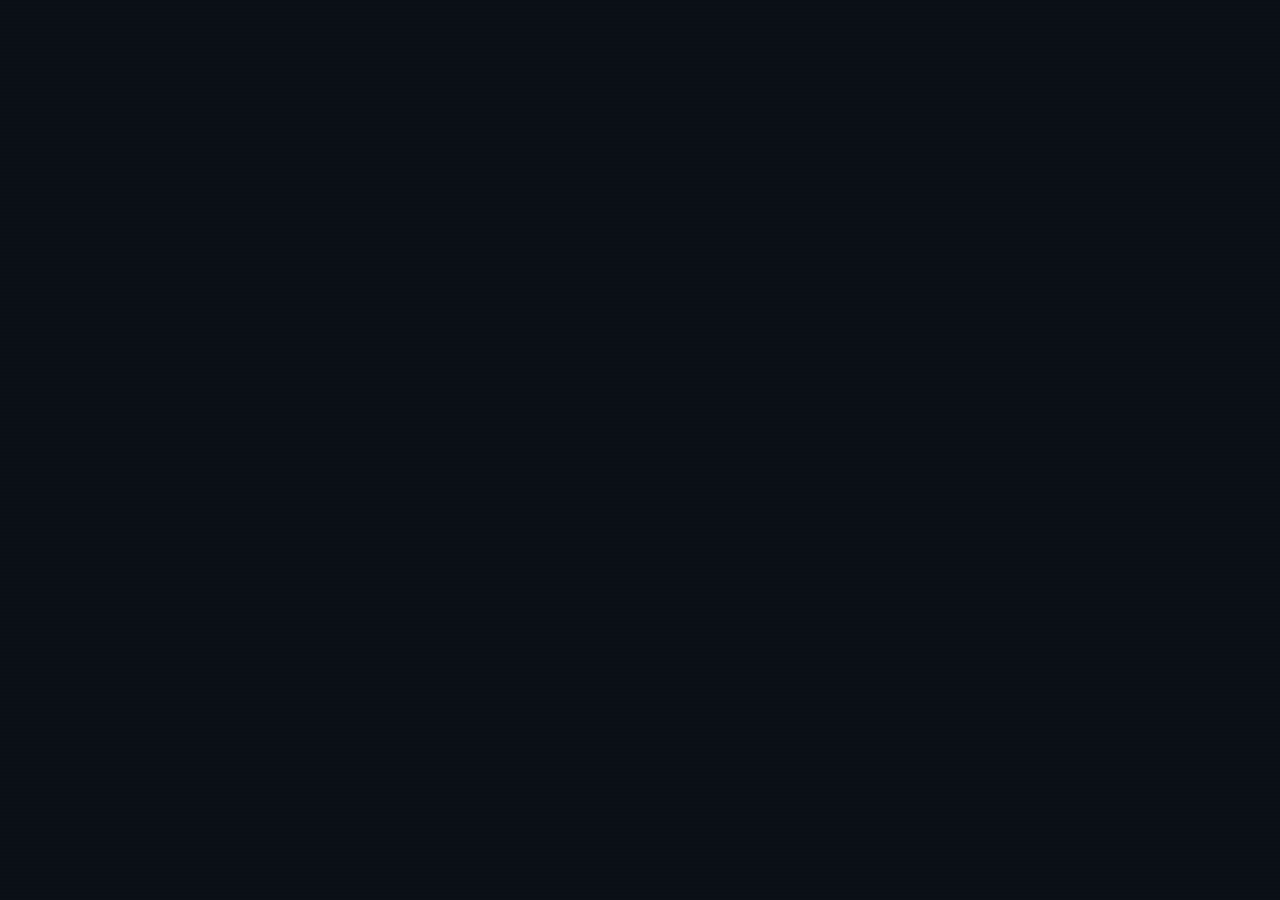
==== contacto.html @ 1ad09cee "[feat] Gallery now it's a portfolio" ====
<!DOCTYPE html>
<html lang="es">
<head>
    <meta charset="UTF-8">
    <meta name="viewport" content="width=device-width, initial-scale=1">
    <title>Contacto | YaRe</title>
    <meta name="description" content="Portafolio personal de Yared.">
    <link rel="stylesheet" href="css/style.css">
</head>
<body>

</body>
</html>
---- css/style.css ----
/* ==========================================================================
   BITÁCORA DE VUELO — galería de fotos de aviación
   Paleta: noche de cabina (azul acero/marino) + ámbar de instrumentos
   Tipografía: Space Grotesk (titulares) + IBM Plex Mono (datos/etiquetas)
   ========================================================================== */

:root{
  --bg-0: #0a0f16;
  --bg-1: #101823;
  --bg-2: #172231;
  --line: #26364a;
  --text-0: #eef2f6;
  --text-1: #aab8c7;
  --text-2: #6d8098;
  --amber: #ffb020;
  --amber-dim: #a3721a;
  --ok: #6fbf8b;

  --font-display: "Space Grotesk", "Segoe UI", system-ui, sans-serif;
  --font-mono: "IBM Plex Mono", "SFMono-Regular", Menlo, Consolas, monospace;

  --radius: 3px;
}

*{ box-sizing: border-box; }
html{ scroll-behavior: smooth; }

body{
  margin: 0;
  background: var(--bg-0);
  color: var(--text-0);
  font-family: var(--font-display);
  line-height: 1.5;
  -webkit-font-smoothing: antialiased;
}

a{ color: var(--amber); }

img{ max-width: 100%; display: block; }

.wrap{
  max-width: 1120px;
  margin: 0 auto;
  padding: 0 28px;
}

/* Textura fina de "cristal de cabina" en el fondo */
body::before{
  content: "";
  position: fixed;
  inset: 0;
  pointer-events: none;
  z-index: 0;
  background:
    repeating-linear-gradient(
      transparent, transparent 2px,
      rgba(255,255,255,0.008) 2px, rgba(255,255,255,0.008) 4px
    );
}

/* ---------- Encabezado / barra de estado tipo HUD ---------- */
.statusbar{
  position: sticky;
  top: 0;
  z-index: 20;
  background: rgba(10,15,22,0.9);
  backdrop-filter: blur(6px);
  border-bottom: 1px solid var(--line);
}
.statusbar .wrap{
  display: flex;
  align-items: center;
  justify-content: space-between;
  padding-top: 14px;
  padding-bottom: 14px;
  gap: 16px;
}
.statusbar .id{
  font-family: var(--font-mono);
  font-size: 13px;
  color: var(--amber);
  letter-spacing: 0.02em;
}
.statusbar nav{
  display: flex;
  gap: 22px;
  font-family: var(--font-mono);
  font-size: 13px;
}
.statusbar nav a{
  color: var(--text-1);
  text-decoration: none;
  border-bottom: 1px solid transparent;
  padding-bottom: 2px;
}
.statusbar nav a:hover{ color: var(--text-0); border-color: var(--amber-dim); }

/* ---------- Portada ---------- */
.hero{
  position: relative;
  padding: 96px 0 72px;
  border-bottom: 1px solid var(--line);
  overflow: hidden;
}
.hero::after{
  content: "";
  position: absolute;
  right: -10%;
  top: -20%;
  width: 620px;
  height: 620px;
  background: radial-gradient(circle, rgba(255,176,32,0.08), transparent 65%);
  pointer-events: none;
}
.hero .kicker{
  font-family: var(--font-mono);
  font-size: 13px;
  color: var(--amber);
  margin: 0 0 18px;
}
.hero h1{
  font-size: clamp(38px, 6vw, 64px);
  line-height: 1.05;
  margin: 0 0 22px;
  max-width: 15ch;
  font-weight: 600;
}
.hero p.lede{
  max-width: 58ch;
  color: var(--text-1);
  font-size: 18px;
  margin: 0 0 34px;
}
.hero .coords{
  display: flex;
  flex-wrap: wrap;
  gap: 28px;
  font-family: var(--font-mono);
  font-size: 13px;
  color: var(--text-2);
  border-top: 1px solid var(--line);
  padding-top: 22px;
}
.hero .coords strong{ color: var(--text-0); font-weight: 500; }

/* ---------- Secciones de tramo de vuelo ---------- */
.leg{
  padding: 64px 0 12px;
  border-bottom: 1px solid var(--line);
}
.leg-head{
  display: flex;
  align-items: baseline;
  justify-content: space-between;
  gap: 20px;
  margin-bottom: 30px;
  flex-wrap: wrap;
}
.leg-head .leg-name{
  font-size: 26px;
  font-weight: 600;
  margin: 0;
}
.leg-head .leg-meta{
  font-family: var(--font-mono);
  font-size: 13px;
  color: var(--text-2);
}
.leg-desc{
  color: var(--text-1);
  max-width: 62ch;
  margin: -14px 0 30px;
}

/* ---------- Rejilla de fotos ---------- */
.grid{
  display: grid;
  grid-template-columns: repeat(4, 1fr);
  gap: 14px;
  padding-bottom: 54px;
}
@media (max-width: 900px){
  .grid{ grid-template-columns: repeat(2, 1fr); }
}
@media (max-width: 520px){
  .grid{ grid-template-columns: 1fr; }
}

.frame{
  position: relative;
  border: 1px solid var(--line);
  background: var(--bg-1);
  border-radius: var(--radius);
  overflow: hidden;
  cursor: zoom-in;
  aspect-ratio: 4 / 3;
}
.frame img{
  width: 100%;
  height: 100%;
  object-fit: cover;
  transition: transform .35s ease;
}
.frame:hover img{ transform: scale(1.04); }

.frame .tag{
  position: absolute;
  left: 10px;
  top: 10px;
  font-family: var(--font-mono);
  font-size: 11px;
  color: var(--amber);
  background: rgba(10,15,22,0.72);
  padding: 3px 7px;
  border: 1px solid rgba(255,176,32,0.35);
  border-radius: 2px;
  letter-spacing: 0.02em;
}
.frame .cap{
  position: absolute;
  left: 0; right: 0; bottom: 0;
  padding: 10px 12px;
  font-size: 13px;
  color: var(--text-0);
  background: linear-gradient(to top, rgba(6,9,13,0.92), transparent);
}

/* Marcador para huecos sin imagen todavía (antes de que subas tus fotos) */
.frame .placeholder{ display: none; }
.frame.is-empty{ cursor: default; }
.frame.is-empty img{ display: none; }
.frame.is-empty .placeholder{
  position: absolute;
  inset: 0;
  display: flex;
  flex-direction: column;
  align-items: center;
  justify-content: center;
  gap: 8px;
  color: var(--text-2);
  background:
    repeating-linear-gradient(45deg, var(--bg-1), var(--bg-1) 10px, var(--bg-2) 10px, var(--bg-2) 20px);
}
.frame.is-empty .placeholder svg{ width: 26px; height: 26px; opacity: .6; }
.frame.is-empty .placeholder span{
  font-family: var(--font-mono);
  font-size: 11px;
  text-align: center;
  padding: 0 10px;
}

/* ---------- Bitácora / experiencia (plantilla para el foro) ---------- */
.log{
  padding: 64px 0 90px;
}
.log h2{
  font-size: 26px;
  margin: 0 0 18px;
  font-weight: 600;
}
.log .card{
  background: var(--bg-1);
  border: 1px solid var(--line);
  border-radius: var(--radius);
  padding: 26px 28px;
  color: var(--text-1);
  max-width: 74ch;
}
.log .card p{ margin: 0 0 14px; }
.log .card p:last-child{ margin-bottom: 0; }
.log .card strong{ color: var(--text-0); }

/* ---------- Pie ---------- */
footer{
  padding: 30px 0 50px;
  font-family: var(--font-mono);
  font-size: 12px;
  color: var(--text-2);
}

/* ---------- Visor (lightbox) ---------- */
.viewer{
  position: fixed;
  inset: 0;
  z-index: 50;
  background: rgba(6,9,13,0.94);
  display: none;
  align-items: center;
  justify-content: center;
  padding: 40px;
}
.viewer.open{ display: flex; }
.viewer figure{
  margin: 0;
  max-width: min(1000px, 90vw);
}
.viewer img{
  max-height: 78vh;
  margin: 0 auto;
  border: 1px solid var(--line);
}
.viewer figcaption{
  font-family: var(--font-mono);
  font-size: 13px;
  color: var(--text-1);
  margin-top: 14px;
  display: flex;
  justify-content: space-between;
  gap: 12px;
}
.viewer figcaption .tag{ color: var(--amber); }
.viewer .close,
.viewer .nav{
  position: absolute;
  background: none;
  border: 1px solid var(--line);
  color: var(--text-0);
  font-family: var(--font-mono);
  cursor: pointer;
  border-radius: 2px;
}
.viewer .close{ top: 24px; right: 28px; padding: 8px 12px; }
.viewer .close:hover{ border-color: var(--amber-dim); }
.viewer .nav{ top: 50%; transform: translateY(-50%); padding: 14px 10px; font-size: 18px; }
.viewer .nav.prev{ left: 24px; }
.viewer .nav.next{ right: 24px; }
.viewer .nav:hover{ border-color: var(--amber-dim); }

@media (prefers-reduced-motion: reduce){
  .frame img{ transition: none; }
  html{ scroll-behavior: auto; }
}

:focus-visible{
  outline: 2px solid var(--amber);
  outline-offset: 2px;
}
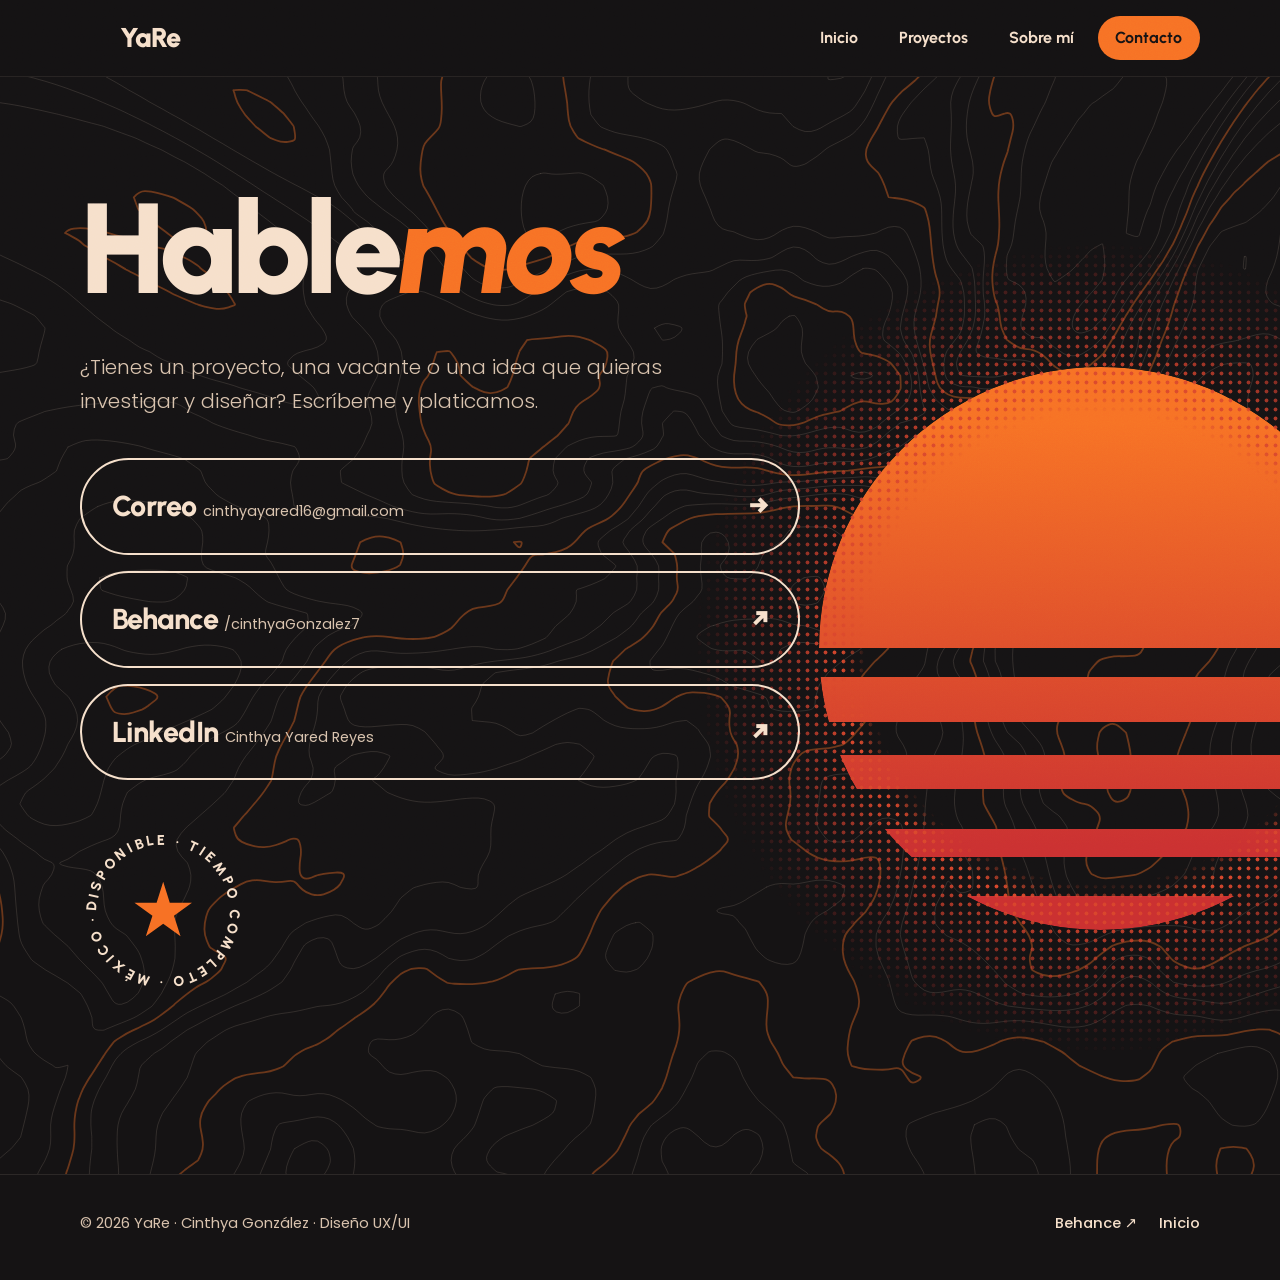
==== commit fd56e1ce: "[feat] Gallery now it's a portfolio for Cinthya!" ====
--- a/contacto.html
+++ b/contacto.html
@@ -1,13 +1,87 @@
 <!DOCTYPE html>
 <html lang="es">
 <head>
-    <meta charset="UTF-8">
-    <meta name="viewport" content="width=device-width, initial-scale=1">
-    <title>Contacto | YaRe</title>
-    <meta name="description" content="Portafolio personal de Yared.">
-    <link rel="stylesheet" href="css/style.css">
+<meta charset="UTF-8">
+<meta name="viewport" content="width=device-width, initial-scale=1">
+<title>Contacto | YaRe</title>
+<meta name="description" content="Contacta a Cinthya González (YaRe), diseñadora UX/UI y UX Researcher en México.">
+<meta name="theme-color" content="#151314">
+<link rel="icon" href="assets/img/favicon.svg" type="image/svg+xml">
+<link rel="preload" href="css/fonts/Poppins-Regular.ttf" as="font" type="font/ttf" crossorigin>
+<link rel="preload" href="css/fonts/Urbanist-VariableFont_wght.ttf" as="font" type="font/ttf" crossorigin><link rel="stylesheet" href="css/style.css">
+<link rel="stylesheet" href="css/style.css">
+<script>document.documentElement.classList.add("js");</script>
+<script src="js/main.js" defer></script>
+<script src="js/contours.js" defer></script>
 </head>
 <body>
+<a class="skip" href="#main">Saltar al contenido</a>
 
+<header class="site-header">
+    <div class="wrap header-inner">
+        <a class="logo" href="index.html" aria-label="YaRe, inicio"><span class="logo-mark" aria-hidden="true"></span>YaRe</a>
+        <button class="nav-toggle" type="button" aria-expanded="false" aria-controls="main-nav">
+            <span class="sr-only">Menú</span><span class="bars" aria-hidden="true"></span>
+        </button>
+        <nav class="main-nav" id="main-nav" aria-label="Principal">
+            <ul>
+                <li><a href="index.html">Inicio</a></li>
+                <li><a href="proyectos.html">Proyectos</a></li>
+                <li><a href="sobre-mi.html">Sobre mí</a></li>
+                <li><a href="contacto.html" aria-current="page">Contacto</a></li>
+            </ul>
+        </nav>
+    </div>
+</header>
+
+<main id="main">
+    <section class="hero">
+        <svg class="contours" data-contours data-seed="42" aria-hidden="true"></svg>
+        <div class="sun" aria-hidden="true"><div class="halo stipple"></div></div>
+        <div class="wrap hero-inner">
+            <h1 class="display">Hable<span class="accent">mos</span></h1>
+            <p class="lede">¿Tienes un proyecto, una vacante o una idea que quieras investigar y diseñar? Escríbeme y platicamos.</p>
+
+            <ul class="contact-list">
+                <li>
+                    <a href="mailto:cinthyayared16@gmail.com">
+                        <span>Correo <small>cinthyayared16@gmail.com</small></span>
+                        <span aria-hidden="true">→</span>
+                    </a>
+                </li>
+                <li>
+                    <a href="https://www.behance.net/cinthyaGonzalez7" target="_blank" rel="noopener">
+                        <span>Behance <small>/cinthyaGonzalez7</small><span class="sr-only"> (se abre en una pestaña nueva)</span></span>
+                        <span aria-hidden="true">↗</span>
+                    </a>
+                </li>
+                <li>
+                    <a href="https://mx.linkedin.com/in/cinthya-yared-reyes-uxui" target="_blank" rel="noopener">
+                        <span>LinkedIn <small>Cinthya Yared Reyes</small><span class="sr-only"> (se abre en una pestaña nueva)</span></span>
+                        <span aria-hidden="true">↗</span>
+                    </a>
+                </li>
+            </ul>
+
+            <div class="badge contact-badge" role="img" aria-label="Disponible para tiempo completo">
+                <svg viewBox="0 0 200 200" aria-hidden="true" focusable="false">
+                    <defs><path id="badge-circle" d="M100,100 m-80,0 a80,80 0 1,1 160,0 a80,80 0 1,1 -160,0"/></defs>
+                    <text><textPath href="#badge-circle" textLength="495" lengthAdjust="spacing">Disponible · Tiempo completo · México · </textPath></text>
+                </svg>
+                <span class="badge-core" aria-hidden="true"></span>
+            </div>
+        </div>
+    </section>
+</main>
+
+<footer class="site-footer">
+    <div class="wrap footer-inner">
+        <p>© <span data-year>2026</span> YaRe · Cinthya González · Diseño UX/UI</p>
+        <ul class="footer-links">
+            <li><a href="https://www.behance.net/cinthyaGonzalez7" target="_blank" rel="noopener">Behance ↗<span class="sr-only"> (se abre en una pestaña nueva)</span></a></li>
+            <li><a href="index.html">Inicio</a></li>
+        </ul>
+    </div>
+</footer>
 </body>
-</html>+</html>
--- a/css/style.css
+++ b/css/style.css
@@ -1,337 +1,1177 @@
-/* ==========================================================================
-   BITÁCORA DE VUELO — galería de fotos de aviación
-   Paleta: noche de cabina (azul acero/marino) + ámbar de instrumentos
-   Tipografía: Space Grotesk (titulares) + IBM Plex Mono (datos/etiquetas)
-   ========================================================================== */
+/* ---------- Poppins ---------- */
+@font-face {
+  font-family: "Poppins";
+  src: url("fonts/Poppins-Light.ttf") format("truetype");
+  font-weight: 300;
+  font-style: normal;
+  font-display: swap;
+}
+@font-face {
+  font-family: "Poppins";
+  src: url("fonts/Poppins-Regular.ttf") format("truetype");
+  font-weight: 400;
+  font-style: normal;
+  font-display: swap;
+}
+@font-face {
+  font-family: "Poppins";
+  src: url("fonts/Poppins-Italic.ttf") format("truetype");
+  font-weight: 400;
+  font-style: italic;
+  font-display: swap;
+}
+@font-face {
+  font-family: "Poppins";
+  src: url("fonts/Poppins-Medium.ttf") format("truetype");
+  font-weight: 500;
+  font-style: normal;
+  font-display: swap;
+}
+@font-face {
+  font-family: "Poppins";
+  src: url("fonts/Poppins-SemiBold.ttf") format("truetype");
+  font-weight: 600;
+  font-style: normal;
+  font-display: swap;
+}
+
+/* ---------- Urbanist ---------- */
+@font-face {
+  font-family: "Urbanist";
+  src: url("fonts/Urbanist-VariableFont_wght.ttf") format("truetype");
+  font-weight: 100 900;
+  font-style: normal;
+  font-display: swap;
+}
+@font-face {
+  font-family: "Urbanist";
+  src: url("fonts/Urbanist-Italic-VariableFont_wght.ttf") format("truetype");
+  font-weight: 100 900;
+  font-style: italic;
+  font-display: swap;
+}
 
 :root{
-  --bg-0: #0a0f16;
-  --bg-1: #101823;
-  --bg-2: #172231;
-  --line: #26364a;
-  --text-0: #eef2f6;
-  --text-1: #aab8c7;
-  --text-2: #6d8098;
-  --amber: #ffb020;
-  --amber-dim: #a3721a;
-  --ok: #6fbf8b;
-
-  --font-display: "Space Grotesk", "Segoe UI", system-ui, sans-serif;
-  --font-mono: "IBM Plex Mono", "SFMono-Regular", Menlo, Consolas, monospace;
-
-  --radius: 3px;
-}
-
-*{ box-sizing: border-box; }
-html{ scroll-behavior: smooth; }
+  --ink: #151314;
+  --ink-2: #1e1a1a;
+  --cream: #f6e0cb;
+  --cream-soft: #d9c3ae;
+  --orange: #f77225;
+  --red: #cb3131;
+  --brown: #51220e;
+
+  --font-display: "Urbanist", "Segoe UI", system-ui, sans-serif;
+  --font-body: "Poppins", "Segoe UI", system-ui, sans-serif;
+
+  --radius-lg: 32px;
+  --radius-md: 22px;
+  --radius-pill: 999px;
+
+  --wrap: 1200px;
+  --gutter: clamp(20px, 4vw, 40px);
+  --header-h: 76px;
+
+  --ease-groovy: cubic-bezier(.34, 1.56, .64, 1);
+}
+
+/* ---------- Base ---------- */
+*,
+*::before,
+*::after{ box-sizing: border-box; }
+
+html{
+  scroll-behavior: smooth;
+  scroll-padding-top: calc(var(--header-h) + 16px);
+}
 
 body{
   margin: 0;
-  background: var(--bg-0);
-  color: var(--text-0);
-  font-family: var(--font-display);
-  line-height: 1.5;
+  background: var(--ink);
+  color: var(--cream);
+  font-family: var(--font-body), sans-serif;
+  font-size: clamp(16px, 1.05vw, 17px);
+  line-height: 1.7;
   -webkit-font-smoothing: antialiased;
-}
-
-a{ color: var(--amber); }
-
-img{ max-width: 100%; display: block; }
-
-.wrap{
-  max-width: 1120px;
-  margin: 0 auto;
-  padding: 0 28px;
-}
-
-/* Textura fina de "cristal de cabina" en el fondo */
-body::before{
+  overflow-x: hidden;
+}
+
+/* Grano fino tipo impresión */
+body::after{
   content: "";
   position: fixed;
   inset: 0;
+  z-index: 100;
   pointer-events: none;
-  z-index: 0;
-  background:
-    repeating-linear-gradient(
-      transparent, transparent 2px,
-      rgba(255,255,255,0.008) 2px, rgba(255,255,255,0.008) 4px
-    );
-}
-
-/* ---------- Encabezado / barra de estado tipo HUD ---------- */
-.statusbar{
+  opacity: .07;
+  mix-blend-mode: overlay;
+  background-image: url("data:image/svg+xml,%3Csvg xmlns='http://www.w3.org/2000/svg' width='160' height='160'%3E%3Cfilter id='n'%3E%3CfeTurbulence type='fractalNoise' baseFrequency='.85' numOctaves='3' stitchTiles='stitch'/%3E%3C/filter%3E%3Crect width='100%25' height='100%25' filter='url(%23n)'/%3E%3C/svg%3E");
+}
+
+img{ max-width: 100%; display: block; }
+
+a{ color: var(--orange); text-underline-offset: .2em; }
+
+h1, h2, h3, h4{
+  font-family: var(--font-display), sans-serif;
+  line-height: 1.05;
+  margin: 0 0 .5em;
+  letter-spacing: -0.02em;
+}
+
+p{ margin: 0 0 1.1em; }
+
+::selection{ background: var(--orange); color: var(--ink); }
+
+:focus-visible{
+  outline: 3px solid var(--orange);
+  outline-offset: 3px;
+  border-radius: 6px;
+}
+
+.wrap{
+  width: 100%;
+  max-width: var(--wrap);
+  margin: 0 auto;
+  padding: 0 var(--gutter);
+}
+
+.sr-only{
+  position: absolute;
+  width: 1px; height: 1px;
+  padding: 0; margin: -1px;
+  overflow: hidden;
+  clip: rect(0 0 0 0);
+  white-space: nowrap;
+  border: 0;
+}
+
+.skip{
+  position: absolute;
+  left: 16px; top: -100px;
+  z-index: 200;
+  background: var(--orange);
+  color: var(--ink);
+  padding: 10px 18px;
+  border-radius: var(--radius-pill);
+  font-weight: 600;
+  text-decoration: none;
+}
+.skip:focus{ top: 12px; }
+
+/* ---------- Tipografía utilitaria ---------- */
+.eyebrow{
+  display: inline-flex;
+  align-items: center;
+  gap: .6em;
+  font-family: var(--font-display), sans-serif;
+  font-weight: 700;
+  font-size: .85rem;
+  letter-spacing: .14em;
+  text-transform: uppercase;
+  color: var(--orange);
+  margin: 0 0 1.2rem;
+}
+.eyebrow::before{
+  content: "";
+  width: 2.2em;
+  height: 2px;
+  background: currentColor;
+  border-radius: 2px;
+}
+
+.display{
+  font-weight: 900;
+  font-size: clamp(3.1rem, 10vw, 8.4rem);
+  line-height: .88;
+  letter-spacing: -0.045em;
+  margin: 0 0 .35em;
+}
+
+.h2{
+  font-weight: 800;
+  font-size: clamp(2.2rem, 5.4vw, 4.2rem);
+  letter-spacing: -0.035em;
+}
+
+.accent{
+  color: var(--orange);
+  font-style: italic;
+}
+
+.outline{
+  color: transparent;
+  -webkit-text-stroke: 2px var(--cream);
+}
+
+.lede{
+  font-size: clamp(1.05rem, 1.6vw, 1.3rem);
+  font-weight: 300;
+  max-width: 46ch;
+  color: var(--cream-soft);
+}
+
+/* ---------- Botones ---------- */
+.actions{
+  display: flex;
+  flex-wrap: wrap;
+  gap: 14px;
+  margin-top: 2rem;
+}
+
+.btn{
+  display: inline-flex;
+  align-items: center;
+  gap: .55em;
+  padding: .85em 1.6em;
+  border: 2px solid var(--cream);
+  border-radius: var(--radius-pill);
+  font-family: var(--font-display);
+  font-weight: 800;
+  font-size: 1.05rem;
+  line-height: 1.2;
+  text-decoration: none;
+  color: var(--cream);
+  background: transparent;
+  transition: transform .3s var(--ease-groovy), box-shadow .3s var(--ease-groovy), background .2s, color .2s;
+}
+.btn:hover{
+  transform: translate(-3px, -3px);
+  box-shadow: 5px 5px 0 var(--orange);
+}
+.btn--primary{
+  background: var(--orange);
+  border-color: var(--orange);
+  color: var(--ink);
+}
+.btn--primary:hover{ box-shadow: 5px 5px 0 var(--cream); }
+.btn--dark{
+  background: var(--ink);
+  border-color: var(--ink);
+  color: var(--cream);
+}
+.btn--dark:hover{ box-shadow: 5px 5px 0 var(--red); }
+.btn .arrow{ transition: transform .3s var(--ease-groovy); }
+.btn:hover .arrow{ transform: translateX(4px) rotate(-8deg); }
+
+/* ---------- Encabezado ---------- */
+.site-header{
   position: sticky;
   top: 0;
-  z-index: 20;
-  background: rgba(10,15,22,0.9);
-  backdrop-filter: blur(6px);
-  border-bottom: 1px solid var(--line);
-}
-.statusbar .wrap{
+  z-index: 50;
+  background: rgba(21, 19, 20, .82);
+  backdrop-filter: blur(10px);
+  -webkit-backdrop-filter: blur(10px);
+  border-bottom: 1px solid rgba(246, 224, 203, .08);
+}
+.header-inner{
   display: flex;
   align-items: center;
   justify-content: space-between;
-  padding-top: 14px;
-  padding-bottom: 14px;
-  gap: 16px;
-}
-.statusbar .id{
-  font-family: var(--font-mono);
-  font-size: 13px;
-  color: var(--amber);
-  letter-spacing: 0.02em;
-}
-.statusbar nav{
-  display: flex;
-  gap: 22px;
-  font-family: var(--font-mono);
-  font-size: 13px;
-}
-.statusbar nav a{
-  color: var(--text-1);
+  min-height: var(--header-h);
+  gap: 20px;
+}
+
+.logo{
+  display: inline-flex;
+  align-items: center;
+  gap: 10px;
+  font-family: var(--font-display);
+  font-weight: 900;
+  font-size: 1.7rem;
+  letter-spacing: -0.04em;
+  color: var(--cream);
   text-decoration: none;
-  border-bottom: 1px solid transparent;
-  padding-bottom: 2px;
-}
-.statusbar nav a:hover{ color: var(--text-0); border-color: var(--amber-dim); }
-
-/* ---------- Portada ---------- */
+}
+.logo-mark{
+  width: 30px;
+  height: 30px;
+  border-radius: 50%;
+  background-image: url("assets/img/logo.svg");
+  background-repeat: no-repeat;
+  background-size: cover;
+  background-position: center;
+  transition: transform .6s var(--ease-groovy);
+}
+.logo:hover .logo-mark{ transform: rotate(180deg); }
+
+.main-nav ul{
+  display: flex;
+  gap: 6px;
+  list-style: none;
+  margin: 0;
+  padding: 0;
+}
+.main-nav a{
+  display: block;
+  padding: .5em 1.1em;
+  border-radius: var(--radius-pill);
+  font-family: var(--font-display);
+  font-weight: 700;
+  font-size: 1rem;
+  color: var(--cream);
+  text-decoration: none;
+  transition: background .2s, color .2s;
+}
+.main-nav a:hover{ background: var(--brown); }
+.main-nav a[aria-current="page"]{
+  background: var(--orange);
+  color: var(--ink);
+}
+
+.nav-toggle{
+  display: none;
+  width: 48px;
+  height: 48px;
+  border: 2px solid var(--cream);
+  border-radius: 50%;
+  background: transparent;
+  color: var(--cream);
+  cursor: pointer;
+  position: relative;
+}
+.nav-toggle .bars,
+.nav-toggle .bars::before,
+.nav-toggle .bars::after{
+  position: absolute;
+  left: 50%;
+  width: 18px;
+  height: 2px;
+  margin-left: -9px;
+  background: currentColor;
+  border-radius: 2px;
+  transition: transform .3s var(--ease-groovy), opacity .2s;
+}
+.nav-toggle .bars{ top: 50%; margin-top: -1px; }
+.nav-toggle .bars::before,
+.nav-toggle .bars::after{ content: ""; left: 0; margin-left: 0; }
+.nav-toggle .bars::before{ transform: translateY(-6px); }
+.nav-toggle .bars::after{ transform: translateY(6px); }
+.nav-toggle[aria-expanded="true"] .bars{ background: transparent; }
+.nav-toggle[aria-expanded="true"] .bars::before{ transform: rotate(45deg); background: var(--cream); }
+.nav-toggle[aria-expanded="true"] .bars::after{ transform: rotate(-45deg); background: var(--cream); }
+
+@media (max-width: 760px){
+  .js .nav-toggle{ display: block; }
+  .js .main-nav{
+    position: absolute;
+    left: 0; right: 0;
+    top: 100%;
+    padding: 12px var(--gutter) 24px;
+    background: var(--ink);
+    border-bottom: 2px solid var(--orange);
+    display: none;
+  }
+  .js .main-nav.is-open{ display: block; }
+  .js .main-nav ul{ flex-direction: column; }
+  .js .main-nav a{ font-size: 1.5rem; padding: .45em .8em; }
+
+  .main-nav ul{ flex-wrap: wrap; }
+  .header-inner{ flex-wrap: wrap; }
+}
+
+/* Flecha navegación */
+.arrow-container {
+  --arrow-line-width: 3px;
+  --arrow-line-length: 24px;
+
+  display: block;
+  width: 56px;
+  height: 56px;
+  position: fixed;
+  top: auto;
+  bottom: 24px;
+  left: 90%;
+  transform: translateX(-50%);
+}
+
+.arrow {
+  position: absolute;
+  left: 50%;
+  transition: all .4s ease;
+}
+
+.arrow:before,
+.arrow:after {
+  transition: all .4s ease;
+  content: '';
+  display: block;
+  position: absolute;
+  transform-origin: bottom right;
+  background: #fff;
+  width: var(--arrow-line-width);
+  height: var(--arrow-line-length);
+  border-radius: 10px;
+  transform: translate(-50%, -50%) rotateZ(-45deg);
+}
+
+.arrow:after {
+  transform-origin: bottom left;
+  transform: translate(-50%, -50%) rotateZ(45deg);
+}
+
+.arrow:nth-child(1) {
+  opacity: 0.3;
+  top: 35%;
+}
+
+.arrow:nth-child(2) {
+  opacity: 0.6;
+  top: 55%;
+}
+
+.arrow:nth-child(3) {
+  opacity: 0.9;
+  top: 75%;
+}
+
+.arrow-container:hover {
+  cursor: pointer;
+}
+
+.arrow-container:hover .arrow {
+  top: 50%;
+}
+
+.arrow-container:hover .arrow:before {
+  transform: translate(-50%, -50%) rotateZ(-30deg);
+}
+
+.arrow-container:hover .arrow:after {
+  transform: translate(-50%, -50%) rotateZ(30deg);
+}
+
+/* ---------- Secciones y olas ---------- */
+.section{
+  --section-bg: var(--ink);
+  position: relative;
+  background: var(--section-bg);
+  padding: clamp(72px, 10vw, 130px) 0;
+}
+.section--cream{
+  --section-bg: var(--cream);
+  color: var(--ink);
+}
+.section--cream .lede{ color: var(--brown); }
+.section--cream a:not(.btn){ color: var(--brown); }
+.section--cream .eyebrow,
+.section--cream .accent{ color: var(--red); }
+.section--orange .accent{ color: var(--brown); }
+.section--brown{
+  --section-bg: var(--brown);
+  color: var(--cream);
+}
+.section--orange{
+  --section-bg: var(--orange);
+  color: var(--ink);
+}
+.section--orange .eyebrow{ color: var(--ink); }
+
+/* Capa de arte de fondo */
+.section-art{
+  position: absolute;
+  inset: 0;
+  overflow: hidden;
+  pointer-events: none;
+}
+.section > .wrap{ position: relative; z-index: 2; }
+
+/* Ola superior */
+.wave{
+  position: absolute;
+  left: 0;
+  top: 1px;
+  width: 100%;
+  height: clamp(36px, 6vw, 80px);
+  transform: translateY(-100%);
+  fill: var(--section-bg);
+  pointer-events: none;
+}
+
+.section-head{
+  display: flex;
+  flex-wrap: wrap;
+  align-items: flex-end;
+  justify-content: space-between;
+  gap: 24px;
+  margin-bottom: clamp(36px, 5vw, 60px);
+}
+.section-head .h2{ margin: 0; max-width: 14ch; }
+
+/* ---------- Degradado punteado (stipple) ----------
+   El color viene de un degradado y la máscara lo convierte en puntos
+   que se desvanecen, como un sombreado de medio tono. */
+.stipple{
+  --dot: 1.5px;
+  --gap: 8px;
+  --stipple-bg: linear-gradient(135deg, var(--orange), var(--red));
+  --stipple-fade: linear-gradient(to bottom, #000 0%, transparent 100%);
+  background: var(--stipple-bg);
+  -webkit-mask:
+    radial-gradient(circle, #000 var(--dot), transparent calc(var(--dot) + .7px)) 0 0 / var(--gap) var(--gap),
+    var(--stipple-fade);
+  -webkit-mask-composite: source-in;
+  mask:
+    radial-gradient(circle, #000 var(--dot), transparent calc(var(--dot) + .7px)) 0 0 / var(--gap) var(--gap),
+    var(--stipple-fade);
+  mask-composite: intersect;
+}
+
+/* Banda punteada decorativa en bordes de sección */
+.stipple-band{
+  position: absolute;
+  left: 0; right: 0;
+  height: 140px;
+  pointer-events: none;
+}
+.stipple-band--top{ top: 0; }
+.stipple-band--bottom{
+  bottom: 0;
+  --stipple-fade: linear-gradient(to top, #000 0%, transparent 100%);
+}
+.section--cream .stipple-band{ --stipple-bg: linear-gradient(90deg, var(--brown), var(--red), var(--orange)); opacity: .55; }
+
+/* ---------- Curvas de nivel (SVG generado por js/contours.js) ---------- */
+.contours{
+  position: absolute;
+  inset: -4%;
+  width: 108%;
+  height: 108%;
+  color: rgba(246, 224, 203, .13);
+  pointer-events: none;
+  animation: drift 38s ease-in-out infinite alternate;
+  opacity: 0;
+  transition: opacity 1.2s ease;
+}
+.contours.is-drawn{ opacity: 1; }
+.contours path{
+  fill: none;
+  stroke: currentColor;
+  stroke-width: 1;
+  stroke-linecap: round;
+  stroke-linejoin: round;
+  vector-effect: non-scaling-stroke;
+}
+.contours path.major{
+  stroke-width: 1.8;
+  color: rgba(247, 114, 37, .38);
+}
+.section--cream .contours{ color: rgba(81, 34, 14, .16); }
+.section--cream .contours path.major{ color: rgba(203, 49, 49, .35); }
+.section--orange .contours{ color: rgba(21, 19, 20, .16); }
+.section--orange .contours path.major{ color: rgba(81, 34, 14, .4); }
+
+@keyframes drift{
+  from{ transform: translate3d(-1.5%, -1%, 0) rotate(-.6deg); }
+  to  { transform: translate3d(1.5%, 1%, 0) rotate(.6deg); }
+}
+
+/* ---------- Portada (hero) ---------- */
 .hero{
   position: relative;
-  padding: 96px 0 72px;
-  border-bottom: 1px solid var(--line);
   overflow: hidden;
-}
-.hero::after{
+  min-height: min(92vh, 900px);
+  display: flex;
+  align-items: center;
+  padding: clamp(60px, 9vw, 120px) 0 clamp(110px, 14vw, 180px);
+}
+.hero--short{ min-height: 0; }
+.hero-inner{ position: relative; z-index: 2; }
+.hero .display{ max-width: 9ch; }
+
+/* Sol con franjas */
+.sun{
+  position: absolute;
+  z-index: 1;
+  right: max(-8vw, -120px);
+  top: 50%;
+  width: clamp(280px, 44vw, 600px);
+  aspect-ratio: 1;
+  transform: translateY(-46%);
+  pointer-events: none;
+}
+.sun::before{
   content: "";
   position: absolute;
-  right: -10%;
-  top: -20%;
-  width: 620px;
-  height: 620px;
-  background: radial-gradient(circle, rgba(255,176,32,0.08), transparent 65%);
-  pointer-events: none;
-}
-.hero .kicker{
-  font-family: var(--font-mono);
-  font-size: 13px;
-  color: var(--amber);
-  margin: 0 0 18px;
-}
-.hero h1{
-  font-size: clamp(38px, 6vw, 64px);
-  line-height: 1.05;
-  margin: 0 0 22px;
-  max-width: 15ch;
-  font-weight: 600;
-}
-.hero p.lede{
-  max-width: 58ch;
-  color: var(--text-1);
-  font-size: 18px;
-  margin: 0 0 34px;
-}
-.hero .coords{
-  display: flex;
-  flex-wrap: wrap;
+  inset: 0;
+  border-radius: 50%;
+  background: linear-gradient(to bottom, var(--orange) 10%, var(--red) 85%);
+  -webkit-mask: linear-gradient(#000 0 50%, transparent 50% 55%, #000 55% 63%, transparent 63% 69%, #000 69% 75%, transparent 75% 82%, #000 82% 87%, transparent 87% 94%, #000 94%);
+          mask: linear-gradient(#000 0 50%, transparent 50% 55%, #000 55% 63%, transparent 63% 69%, #000 69% 75%, transparent 75% 82%, #000 82% 87%, transparent 87% 94%, #000 94%);
+}
+.sun .halo{
+  position: absolute;
+  inset: -22%;
+  border-radius: 50%;
+  --stipple-bg: radial-gradient(closest-side, var(--orange), var(--red));
+  --stipple-fade: radial-gradient(closest-side, transparent 58%, #000 64%, transparent 100%);
+  --gap: 9px;
+  --dot: 1.6px;
+}
+
+@media (max-width: 760px){
+  .sun{ top: 22%; right: -30vw; opacity: .55; }
+}
+
+/* Insignia giratoria */
+.badge{
+  position: absolute;
+  z-index: 3;
+  width: clamp(120px, 13vw, 170px);
+  aspect-ratio: 1;
+  display: grid;
+  place-items: center;
+}
+.badge svg{
+  position: absolute;
+  inset: 0;
+  width: 100%;
+  height: 100%;
+  animation: spin 22s linear infinite;
+  overflow: visible;
+}
+.badge text{
+  font-family: var(--font-display);
+  font-weight: 800;
+  font-size: 17px;
+  letter-spacing: .08em;
+  text-transform: uppercase;
+  fill: var(--cream);
+}
+.badge-core{
+  width: 36%;
+  aspect-ratio: 1;
+  background: var(--orange);
+  clip-path: polygon(50% 0, 61% 35%, 98% 35%, 68% 57%, 79% 91%, 50% 70%, 21% 91%, 32% 57%, 2% 35%, 39% 35%);
+  animation: spin 10s linear infinite reverse;
+}
+.hero .badge{ display: none; }
+@media (min-width: 900px){
+  .hero .badge{ display: grid; right: clamp(24px, 30vw, 440px); bottom: clamp(70px, 9vw, 120px); }
+}
+.section--cream .badge text,
+.section--orange .badge text{ fill: var(--ink); }
+.section--orange .badge-core{ background: var(--ink); }
+
+@keyframes spin{ to{ transform: rotate(360deg); } }
+
+/* ---------- Marquesina de habilidades ---------- */
+.marquee{
+  position: relative;
+  z-index: 4;
+  overflow: hidden;
+  background: var(--orange);
+  color: var(--ink);
+  border-block: 3px solid var(--ink);
+  transform: rotate(-2deg);
+  margin: -32px -20px 0;
+  padding: 16px 0;
+}
+.marquee-track{
+  display: flex;
+  width: max-content;
+  animation: marquee 32s linear infinite;
+}
+.marquee ul{
+  display: flex;
+  align-items: center;
+  list-style: none;
+  margin: 0;
+  padding: 0;
+}
+.marquee li{
+  display: flex;
+  align-items: center;
   gap: 28px;
-  font-family: var(--font-mono);
-  font-size: 13px;
-  color: var(--text-2);
-  border-top: 1px solid var(--line);
-  padding-top: 22px;
-}
-.hero .coords strong{ color: var(--text-0); font-weight: 500; }
-
-/* ---------- Secciones de tramo de vuelo ---------- */
-.leg{
-  padding: 64px 0 12px;
-  border-bottom: 1px solid var(--line);
-}
-.leg-head{
-  display: flex;
-  align-items: baseline;
-  justify-content: space-between;
-  gap: 20px;
-  margin-bottom: 30px;
-  flex-wrap: wrap;
-}
-.leg-head .leg-name{
-  font-size: 26px;
-  font-weight: 600;
-  margin: 0;
-}
-.leg-head .leg-meta{
-  font-family: var(--font-mono);
-  font-size: 13px;
-  color: var(--text-2);
-}
-.leg-desc{
-  color: var(--text-1);
-  max-width: 62ch;
-  margin: -14px 0 30px;
-}
-
-/* ---------- Rejilla de fotos ---------- */
+  padding-right: 28px;
+  font-family: var(--font-display);
+  font-weight: 900;
+  font-size: clamp(1.4rem, 3vw, 2.2rem);
+  letter-spacing: -0.02em;
+  white-space: nowrap;
+}
+.marquee li::after{
+  content: "";
+  width: .7em;
+  height: .7em;
+  background: var(--ink);
+  clip-path: polygon(50% 0, 62% 38%, 100% 50%, 62% 62%, 50% 100%, 38% 62%, 0 50%, 38% 38%);
+}
+@keyframes marquee{ to{ transform: translateX(-50%); } }
+
+/* ---------- Tarjetas de proyecto ---------- */
 .grid{
   display: grid;
-  grid-template-columns: repeat(4, 1fr);
-  gap: 14px;
-  padding-bottom: 54px;
-}
-@media (max-width: 900px){
-  .grid{ grid-template-columns: repeat(2, 1fr); }
-}
-@media (max-width: 520px){
-  .grid{ grid-template-columns: 1fr; }
-}
-
-.frame{
+  gap: clamp(22px, 3vw, 34px);
+  grid-template-columns: 1fr;
+}
+@media (min-width: 700px){
+  .grid--2{ grid-template-columns: repeat(2, 1fr); }
+  .grid--3{ grid-template-columns: repeat(2, 1fr); }
+}
+@media (min-width: 1020px){
+  .grid--3{ grid-template-columns: repeat(3, 1fr); }
+}
+
+.card{
   position: relative;
-  border: 1px solid var(--line);
-  background: var(--bg-1);
-  border-radius: var(--radius);
+  background: var(--brown);
+  color: var(--cream);
+  border: 2px solid rgba(246, 224, 203, .12);
+  border-radius: var(--radius-lg);
+  transition: transform .35s var(--ease-groovy), box-shadow .35s var(--ease-groovy), border-color .2s;
+}
+.card:hover,
+.card:focus-within{
+  transform: translate(-4px, -4px) rotate(-.4deg);
+  box-shadow: 9px 9px 0 var(--orange);
+  border-color: var(--orange);
+}
+.grid > .card:nth-child(even):hover,
+.grid > .card:nth-child(even):focus-within{ transform: translate(-4px, -4px) rotate(.4deg); box-shadow: 9px 9px 0 var(--red); border-color: var(--red); }
+
+.card-link{
+  display: flex;
+  flex-direction: column;
+  height: 100%;
+  padding: 12px;
+  color: inherit;
+  text-decoration: none;
+  border-radius: inherit;
+}
+.card-link:focus-visible{ outline-offset: 6px; border-radius: var(--radius-lg); }
+
+.card-body{
+  display: flex;
+  flex-direction: column;
+  flex: 1;
+  padding: 20px 14px 14px;
+}
+.card-title{
+  font-weight: 800;
+  font-size: clamp(1.5rem, 2.4vw, 2rem);
+  letter-spacing: -0.03em;
+  margin: 12px 0 .4em;
+}
+.card-text{
+  color: var(--cream-soft);
+  font-size: .95rem;
+  margin-bottom: 1.4em;
+}
+.card-cta{
+  margin-top: auto;
+  align-self: flex-start;
+  display: inline-flex;
+  align-items: center;
+  gap: .5em;
+  padding: .5em 1.1em;
+  border-radius: var(--radius-pill);
+  border: 2px solid var(--cream);
+  font-family: var(--font-display);
+  font-weight: 800;
+  font-size: .95rem;
+  transition: background .2s, color .2s, border-color .2s;
+}
+.card:hover .card-cta{ background: var(--orange); border-color: var(--orange); color: var(--ink); }
+
+.tags{
+  display: flex;
+  flex-wrap: wrap;
+  gap: 8px;
+  list-style: none;
+  margin: 0;
+  padding: 0;
+}
+.tags li{
+  padding: .2em .85em;
+  border-radius: var(--radius-pill);
+  background: rgba(246, 224, 203, .1);
+  border: 1px solid rgba(246, 224, 203, .22);
+  font-size: .78rem;
+  font-weight: 500;
+  letter-spacing: .02em;
+}
+.tags .tag--hot{
+  background: var(--orange);
+  border-color: var(--orange);
+  color: var(--ink);
+  font-weight: 600;
+}
+
+/* ---------- Medios (imágenes) con marcador punteado ---------- */
+.media{
+  position: relative;
   overflow: hidden;
-  cursor: zoom-in;
-  aspect-ratio: 4 / 3;
-}
-.frame img{
+  border-radius: var(--radius-md);
+  aspect-ratio: 808 / 632;
+  background: var(--ink-2);
+  isolation: isolate;
+}
+.media img{
+  position: relative;
+  z-index: 1;
   width: 100%;
   height: 100%;
   object-fit: cover;
-  transition: transform .35s ease;
-}
-.frame:hover img{ transform: scale(1.04); }
-
-.frame .tag{
-  position: absolute;
-  left: 10px;
-  top: 10px;
-  font-family: var(--font-mono);
-  font-size: 11px;
-  color: var(--amber);
-  background: rgba(10,15,22,0.72);
-  padding: 3px 7px;
-  border: 1px solid rgba(255,176,32,0.35);
-  border-radius: 2px;
-  letter-spacing: 0.02em;
-}
-.frame .cap{
-  position: absolute;
-  left: 0; right: 0; bottom: 0;
-  padding: 10px 12px;
-  font-size: 13px;
-  color: var(--text-0);
-  background: linear-gradient(to top, rgba(6,9,13,0.92), transparent);
-}
-
-/* Marcador para huecos sin imagen todavía (antes de que subas tus fotos) */
-.frame .placeholder{ display: none; }
-.frame.is-empty{ cursor: default; }
-.frame.is-empty img{ display: none; }
-.frame.is-empty .placeholder{
+  transition: transform .6s var(--ease-groovy);
+}
+.card:hover .media img{ transform: scale(1.05) rotate(.6deg); }
+
+/* Marcador: aparece cuando la imagen aún no existe en /assets/img */
+.media-ph{
   position: absolute;
   inset: 0;
-  display: flex;
-  flex-direction: column;
+  display: none;
+  place-items: center;
+  padding: 24px;
+  text-align: center;
+  font-family: var(--font-display);
+  font-weight: 900;
+  font-size: clamp(1.4rem, 3vw, 2.2rem);
+  line-height: 1;
+  letter-spacing: -0.03em;
+  color: var(--cream);
+  background:
+    radial-gradient(120% 90% at 85% 110%, rgba(203, 49, 49, .55), transparent 60%),
+    radial-gradient(90% 80% at 10% -10%, rgba(247, 114, 37, .45), transparent 60%),
+    var(--ink-2);
+}
+.media-ph::before{
+  content: "";
+  position: absolute;
+  inset: 0;
+  z-index: -1;
+  --stipple-bg: linear-gradient(160deg, var(--orange), var(--red));
+  --stipple-fade: radial-gradient(80% 80% at 80% 100%, #000, transparent 75%);
+  background: var(--stipple-bg);
+  -webkit-mask:
+    radial-gradient(circle, #000 1.4px, transparent 2.1px) 0 0 / 8px 8px,
+    var(--stipple-fade);
+  -webkit-mask-composite: source-in;
+  mask:
+    radial-gradient(circle, #000 1.4px, transparent 2.1px) 0 0 / 8px 8px,
+    var(--stipple-fade);
+  mask-composite: intersect;
+}
+.media-ph span{ position: relative; z-index: 1; max-width: 12ch; }
+.media.is-empty img{ display: none; }
+.media.is-empty .media-ph{ display: grid; }
+
+.media--portrait{
+  aspect-ratio: 4 / 5;
+  border-radius: 46% 54% 42% 58% / 52% 40% 60% 48%;
+  border: 3px solid var(--orange);
+  box-shadow: 12px 12px 0 var(--red);
+}
+
+/* ---------- Sobre mí ---------- */
+.split{
+  display: grid;
+  gap: clamp(32px, 5vw, 72px);
   align-items: center;
-  justify-content: center;
-  gap: 8px;
-  color: var(--text-2);
-  background:
-    repeating-linear-gradient(45deg, var(--bg-1), var(--bg-1) 10px, var(--bg-2) 10px, var(--bg-2) 20px);
-}
-.frame.is-empty .placeholder svg{ width: 26px; height: 26px; opacity: .6; }
-.frame.is-empty .placeholder span{
-  font-family: var(--font-mono);
-  font-size: 11px;
-  text-align: center;
-  padding: 0 10px;
-}
-
-/* ---------- Bitácora / experiencia (plantilla para el foro) ---------- */
-.log{
-  padding: 64px 0 90px;
-}
-.log h2{
-  font-size: 26px;
-  margin: 0 0 18px;
-  font-weight: 600;
-}
-.log .card{
-  background: var(--bg-1);
-  border: 1px solid var(--line);
-  border-radius: var(--radius);
+}
+@media (min-width: 900px){
+  .split{ grid-template-columns: 1fr 1.1fr; }
+  .split--reverse > :first-child{ order: 2; }
+}
+
+.big-quote{
+  font-family: var(--font-display);
+  font-weight: 800;
+  font-size: clamp(1.8rem, 4vw, 3.1rem);
+  line-height: 1.08;
+  letter-spacing: -0.03em;
+  margin: 0 0 .7em;
+}
+
+.chip-list{
+  display: flex;
+  flex-wrap: wrap;
+  gap: 10px;
+  list-style: none;
+  margin: 1.6rem 0 0;
+  padding: 0;
+}
+.chip-list li{
+  padding: .45em 1.1em;
+  border: 2px solid currentColor;
+  border-radius: var(--radius-pill);
+  font-family: var(--font-display);
+  font-weight: 700;
+}
+
+.music-toggle {
+  position: fixed;
+  right: 24px;
+  bottom: 24px;
+  width: 52px;
+  height: 52px;
+  border: 0;
+  border-radius: var(--radius-pill);
+  background: var(--orange);
+  color: var(--ink);
+  font-size: 18px;
+  cursor: pointer;
+  z-index: 50;
+  transition: transform .3s var(--ease-groovy), background .3s ease;
+}
+
+.music-toggle:hover {
+  transform: scale(1.1);
+}
+
+.music-toggle[aria-pressed="true"] {
+  background: var(--cream);
+}
+
+/* Pasos del proceso */
+.steps{
+  counter-reset: step;
+  display: grid;
+  gap: 20px;
+  list-style: none;
+  margin: 0;
+  padding: 0;
+}
+@media (min-width: 700px){ .steps{ grid-template-columns: repeat(2, 1fr); } }
+@media (min-width: 1020px){ .steps{ grid-template-columns: repeat(4, 1fr); } }
+.steps li{
+  counter-increment: step;
+  position: relative;
+  padding: 28px 24px 26px;
+  border-radius: var(--radius-lg);
+  background: var(--ink);
+  border: 2px solid rgba(246, 224, 203, .14);
+  overflow: hidden;
+}
+.steps li::before{
+  content: counter(step, decimal-leading-zero);
+  display: block;
+  font-family: var(--font-display);
+  font-weight: 900;
+  font-size: 4.2rem;
+  line-height: 1;
+  color: transparent;
+  -webkit-text-stroke: 2px var(--orange);
+  margin-bottom: 14px;
+}
+.steps h3{ font-size: 1.6rem; font-weight: 800; margin-bottom: .3em; }
+.steps p{ color: var(--cream-soft); font-size: .95rem; margin: 0; }
+
+/* ---------- Banda de llamado (CTA) ---------- */
+.cta{ text-align: center; }
+.cta .h2{ max-width: 16ch; margin-inline: auto; }
+.cta .actions{ justify-content: center; }
+.cta .stipple-dots{
+  position: absolute;
+  width: 520px;
+  aspect-ratio: 1;
+  border-radius: 50%;
+  --stipple-bg: radial-gradient(closest-side, var(--red), var(--brown));
+  --stipple-fade: radial-gradient(closest-side, #000 20%, transparent 100%);
+  pointer-events: none;
+}
+.cta .stipple-dots--a{ left: -180px; top: -160px; }
+.cta .stipple-dots--b{ right: -200px; bottom: -220px; }
+
+/* ---------- Caso de estudio ---------- */
+.case-hero .display{ max-width: 12ch; font-size: clamp(2.8rem, 8vw, 6.6rem); }
+.case-hero .tags{ margin-top: .4rem; }
+.case-summary{ padding-top: 0; }
+.case-cover{
+  position: relative;
+  z-index: 3;
+  margin-top: clamp(-120px, -9vw, -60px);
+}
+.case-actions{ margin: 0 0 40px; }
+.case-cover .media{
+  aspect-ratio: 16 / 9;
+  border: 3px solid var(--orange);
+  box-shadow: 14px 14px 0 var(--red);
+}
+
+.meta{
+  display: grid;
+  grid-template-columns: repeat(2, 1fr);
+  gap: 16px;
+  margin: clamp(48px, 6vw, 80px) 0 0;
+}
+@media (min-width: 900px){ .meta{ grid-template-columns: repeat(4, 1fr); } }
+.meta div{
+  padding: 20px 22px;
+  border-radius: var(--radius-md);
+  border: 2px solid rgba(246, 224, 203, .14);
+  background: var(--ink-2);
+}
+.meta dt{
+  font-family: var(--font-display);
+  font-weight: 800;
+  font-size: .8rem;
+  letter-spacing: .14em;
+  text-transform: uppercase;
+  color: var(--orange);
+  margin-bottom: 4px;
+}
+.meta dd{ margin: 0; font-weight: 500; }
+
+.case-block{
+  display: grid;
+  gap: 18px 60px;
+  padding: clamp(36px, 5vw, 64px) 0;
+  border-top: 2px dashed rgba(81, 34, 14, .25);
+}
+.case-block:first-child{ border-top: 0; padding-top: 0; }
+@media (min-width: 900px){
+  .case-block{ grid-template-columns: 1fr 2fr; }
+  .case-block h2{ position: sticky; top: calc(var(--header-h) + 24px); align-self: start; }
+}
+.case-block h2{
+  font-weight: 900;
+  font-size: clamp(2rem, 4vw, 3rem);
+  letter-spacing: -0.035em;
+  margin: 0;
+}
+.case-block h2 .num{
+  display: block;
+  font-size: .45em;
+  letter-spacing: .1em;
+  color: var(--red);
+  margin-bottom: .3em;
+}
+.case-block p{ font-size: 1.08rem; }
+.case-block ul{ padding-left: 1.2em; }
+.case-block li{ margin-bottom: .5em; }
+.case-block li::marker{ color: var(--red); }
+
+.pager{
+  display: flex;
+  flex-wrap: wrap;
+  justify-content: space-between;
+  gap: 18px;
+}
+.pager a{
+  flex: 1 1 280px;
+  display: block;
   padding: 26px 28px;
-  color: var(--text-1);
-  max-width: 74ch;
-}
-.log .card p{ margin: 0 0 14px; }
-.log .card p:last-child{ margin-bottom: 0; }
-.log .card strong{ color: var(--text-0); }
-
-/* ---------- Pie ---------- */
-footer{
-  padding: 30px 0 50px;
-  font-family: var(--font-mono);
-  font-size: 12px;
-  color: var(--text-2);
-}
-
-/* ---------- Visor (lightbox) ---------- */
-.viewer{
-  position: fixed;
-  inset: 0;
-  z-index: 50;
-  background: rgba(6,9,13,0.94);
-  display: none;
+  border-radius: var(--radius-lg);
+  border: 2px solid var(--cream);
+  color: var(--cream);
+  text-decoration: none;
+  transition: transform .35s var(--ease-groovy), box-shadow .35s var(--ease-groovy);
+}
+.pager a:hover{ transform: translate(-4px, -4px); box-shadow: 8px 8px 0 var(--orange); }
+.pager small{
+  display: block;
+  font-family: var(--font-display);
+  font-weight: 800;
+  letter-spacing: .14em;
+  text-transform: uppercase;
+  color: var(--orange);
+}
+.pager strong{
+  display: block;
+  font-family: var(--font-display);
+  font-weight: 900;
+  font-size: clamp(1.5rem, 3vw, 2.2rem);
+  letter-spacing: -0.03em;
+  line-height: 1.1;
+}
+.pager .next{ text-align: right; }
+
+/* ---------- Contacto ---------- */
+.contact-list{
+  display: grid;
+  gap: 16px;
+  list-style: none;
+  margin: 2.4rem 0 0;
+  padding: 0;
+  max-width: 720px;
+}
+.contact-list a{
+  display: flex;
   align-items: center;
-  justify-content: center;
-  padding: 40px;
-}
-.viewer.open{ display: flex; }
-.viewer figure{
+  justify-content: space-between;
+  gap: 18px;
+  padding: 22px 30px;
+  border-radius: var(--radius-pill);
+  border: 2px solid var(--cream);
+  color: var(--cream);
+  text-decoration: none;
+  font-family: var(--font-display);
+  font-weight: 800;
+  font-size: clamp(1.2rem, 2.6vw, 1.8rem);
+  letter-spacing: -0.02em;
+  transition: transform .35s var(--ease-groovy), box-shadow .35s var(--ease-groovy), background .2s, color .2s;
+}
+.contact-list a small{
+  font-family: var(--font-body);
+  font-weight: 400;
+  font-size: .9rem;
+  color: var(--cream-soft);
+  letter-spacing: 0;
+}
+.contact-list a:hover{
+  background: var(--orange);
+  border-color: var(--orange);
+  color: var(--ink);
+  transform: translate(-4px, -4px);
+  box-shadow: 8px 8px 0 var(--cream);
+}
+.contact-list a:hover small{ color: var(--ink); }
+.hero .contact-badge{
+  display: grid;
+  position: relative;
+  right: auto;
+  bottom: auto;
+  margin-top: 3rem;
+}
+
+/* ---------- Pie de página ---------- */
+.site-footer{
+  --section-bg: var(--ink);
+  position: relative;
+  background: var(--section-bg);
+  padding: 36px 0 44px;
+  border-top: 1px solid rgba(246, 224, 203, .1);
+  font-size: .92rem;
+  color: var(--cream-soft);
+}
+.footer-inner{
+  display: flex;
+  flex-wrap: wrap;
+  align-items: center;
+  justify-content: space-between;
+  gap: 16px 32px;
+}
+.footer-inner p{ margin: 0; }
+.footer-links{
+  display: flex;
+  flex-wrap: wrap;
+  gap: 8px 22px;
+  list-style: none;
   margin: 0;
-  max-width: min(1000px, 90vw);
-}
-.viewer img{
-  max-height: 78vh;
-  margin: 0 auto;
-  border: 1px solid var(--line);
-}
-.viewer figcaption{
-  font-family: var(--font-mono);
-  font-size: 13px;
-  color: var(--text-1);
-  margin-top: 14px;
-  display: flex;
-  justify-content: space-between;
-  gap: 12px;
-}
-.viewer figcaption .tag{ color: var(--amber); }
-.viewer .close,
-.viewer .nav{
-  position: absolute;
-  background: none;
-  border: 1px solid var(--line);
-  color: var(--text-0);
-  font-family: var(--font-mono);
-  cursor: pointer;
-  border-radius: 2px;
-}
-.viewer .close{ top: 24px; right: 28px; padding: 8px 12px; }
-.viewer .close:hover{ border-color: var(--amber-dim); }
-.viewer .nav{ top: 50%; transform: translateY(-50%); padding: 14px 10px; font-size: 18px; }
-.viewer .nav.prev{ left: 24px; }
-.viewer .nav.next{ right: 24px; }
-.viewer .nav:hover{ border-color: var(--amber-dim); }
+  padding: 0;
+}
+.footer-links a{ color: var(--cream); text-decoration: none; font-weight: 500; }
+.footer-links a:hover{ color: var(--orange); }
+
+/* ---------- Aparición al hacer scroll ---------- */
+.js .reveal{
+  opacity: 0;
+  transform: translateY(28px);
+  transition: opacity .7s ease, transform .9s var(--ease-groovy);
+}
+.js .reveal.is-visible{
+  opacity: 1;
+  transform: none;
+}
 
 @media (prefers-reduced-motion: reduce){
-  .frame img{ transition: none; }
   html{ scroll-behavior: auto; }
-}
-
-:focus-visible{
-  outline: 2px solid var(--amber);
-  outline-offset: 2px;
-}
+  *,
+  *::before,
+  *::after{
+    animation: none !important;
+    transition-duration: .01ms !important;
+  }
+  .js .reveal{ opacity: 1; transform: none; }
+}
--- a/css/style.css
+++ b/css/style.css
@@ -1,337 +1,1177 @@
-/* ==========================================================================
-   BITÁCORA DE VUELO — galería de fotos de aviación
-   Paleta: noche de cabina (azul acero/marino) + ámbar de instrumentos
-   Tipografía: Space Grotesk (titulares) + IBM Plex Mono (datos/etiquetas)
-   ========================================================================== */
+/* ---------- Poppins ---------- */
+@font-face {
+  font-family: "Poppins";
+  src: url("fonts/Poppins-Light.ttf") format("truetype");
+  font-weight: 300;
+  font-style: normal;
+  font-display: swap;
+}
+@font-face {
+  font-family: "Poppins";
+  src: url("fonts/Poppins-Regular.ttf") format("truetype");
+  font-weight: 400;
+  font-style: normal;
+  font-display: swap;
+}
+@font-face {
+  font-family: "Poppins";
+  src: url("fonts/Poppins-Italic.ttf") format("truetype");
+  font-weight: 400;
+  font-style: italic;
+  font-display: swap;
+}
+@font-face {
+  font-family: "Poppins";
+  src: url("fonts/Poppins-Medium.ttf") format("truetype");
+  font-weight: 500;
+  font-style: normal;
+  font-display: swap;
+}
+@font-face {
+  font-family: "Poppins";
+  src: url("fonts/Poppins-SemiBold.ttf") format("truetype");
+  font-weight: 600;
+  font-style: normal;
+  font-display: swap;
+}
+
+/* ---------- Urbanist ---------- */
+@font-face {
+  font-family: "Urbanist";
+  src: url("fonts/Urbanist-VariableFont_wght.ttf") format("truetype");
+  font-weight: 100 900;
+  font-style: normal;
+  font-display: swap;
+}
+@font-face {
+  font-family: "Urbanist";
+  src: url("fonts/Urbanist-Italic-VariableFont_wght.ttf") format("truetype");
+  font-weight: 100 900;
+  font-style: italic;
+  font-display: swap;
+}
 
 :root{
-  --bg-0: #0a0f16;
-  --bg-1: #101823;
-  --bg-2: #172231;
-  --line: #26364a;
-  --text-0: #eef2f6;
-  --text-1: #aab8c7;
-  --text-2: #6d8098;
-  --amber: #ffb020;
-  --amber-dim: #a3721a;
-  --ok: #6fbf8b;
-
-  --font-display: "Space Grotesk", "Segoe UI", system-ui, sans-serif;
-  --font-mono: "IBM Plex Mono", "SFMono-Regular", Menlo, Consolas, monospace;
-
-  --radius: 3px;
-}
-
-*{ box-sizing: border-box; }
-html{ scroll-behavior: smooth; }
+  --ink: #151314;
+  --ink-2: #1e1a1a;
+  --cream: #f6e0cb;
+  --cream-soft: #d9c3ae;
+  --orange: #f77225;
+  --red: #cb3131;
+  --brown: #51220e;
+
+  --font-display: "Urbanist", "Segoe UI", system-ui, sans-serif;
+  --font-body: "Poppins", "Segoe UI", system-ui, sans-serif;
+
+  --radius-lg: 32px;
+  --radius-md: 22px;
+  --radius-pill: 999px;
+
+  --wrap: 1200px;
+  --gutter: clamp(20px, 4vw, 40px);
+  --header-h: 76px;
+
+  --ease-groovy: cubic-bezier(.34, 1.56, .64, 1);
+}
+
+/* ---------- Base ---------- */
+*,
+*::before,
+*::after{ box-sizing: border-box; }
+
+html{
+  scroll-behavior: smooth;
+  scroll-padding-top: calc(var(--header-h) + 16px);
+}
 
 body{
   margin: 0;
-  background: var(--bg-0);
-  color: var(--text-0);
-  font-family: var(--font-display);
-  line-height: 1.5;
+  background: var(--ink);
+  color: var(--cream);
+  font-family: var(--font-body), sans-serif;
+  font-size: clamp(16px, 1.05vw, 17px);
+  line-height: 1.7;
   -webkit-font-smoothing: antialiased;
-}
-
-a{ color: var(--amber); }
-
-img{ max-width: 100%; display: block; }
-
-.wrap{
-  max-width: 1120px;
-  margin: 0 auto;
-  padding: 0 28px;
-}
-
-/* Textura fina de "cristal de cabina" en el fondo */
-body::before{
+  overflow-x: hidden;
+}
+
+/* Grano fino tipo impresión */
+body::after{
   content: "";
   position: fixed;
   inset: 0;
+  z-index: 100;
   pointer-events: none;
-  z-index: 0;
-  background:
-    repeating-linear-gradient(
-      transparent, transparent 2px,
-      rgba(255,255,255,0.008) 2px, rgba(255,255,255,0.008) 4px
-    );
-}
-
-/* ---------- Encabezado / barra de estado tipo HUD ---------- */
-.statusbar{
+  opacity: .07;
+  mix-blend-mode: overlay;
+  background-image: url("data:image/svg+xml,%3Csvg xmlns='http://www.w3.org/2000/svg' width='160' height='160'%3E%3Cfilter id='n'%3E%3CfeTurbulence type='fractalNoise' baseFrequency='.85' numOctaves='3' stitchTiles='stitch'/%3E%3C/filter%3E%3Crect width='100%25' height='100%25' filter='url(%23n)'/%3E%3C/svg%3E");
+}
+
+img{ max-width: 100%; display: block; }
+
+a{ color: var(--orange); text-underline-offset: .2em; }
+
+h1, h2, h3, h4{
+  font-family: var(--font-display), sans-serif;
+  line-height: 1.05;
+  margin: 0 0 .5em;
+  letter-spacing: -0.02em;
+}
+
+p{ margin: 0 0 1.1em; }
+
+::selection{ background: var(--orange); color: var(--ink); }
+
+:focus-visible{
+  outline: 3px solid var(--orange);
+  outline-offset: 3px;
+  border-radius: 6px;
+}
+
+.wrap{
+  width: 100%;
+  max-width: var(--wrap);
+  margin: 0 auto;
+  padding: 0 var(--gutter);
+}
+
+.sr-only{
+  position: absolute;
+  width: 1px; height: 1px;
+  padding: 0; margin: -1px;
+  overflow: hidden;
+  clip: rect(0 0 0 0);
+  white-space: nowrap;
+  border: 0;
+}
+
+.skip{
+  position: absolute;
+  left: 16px; top: -100px;
+  z-index: 200;
+  background: var(--orange);
+  color: var(--ink);
+  padding: 10px 18px;
+  border-radius: var(--radius-pill);
+  font-weight: 600;
+  text-decoration: none;
+}
+.skip:focus{ top: 12px; }
+
+/* ---------- Tipografía utilitaria ---------- */
+.eyebrow{
+  display: inline-flex;
+  align-items: center;
+  gap: .6em;
+  font-family: var(--font-display), sans-serif;
+  font-weight: 700;
+  font-size: .85rem;
+  letter-spacing: .14em;
+  text-transform: uppercase;
+  color: var(--orange);
+  margin: 0 0 1.2rem;
+}
+.eyebrow::before{
+  content: "";
+  width: 2.2em;
+  height: 2px;
+  background: currentColor;
+  border-radius: 2px;
+}
+
+.display{
+  font-weight: 900;
+  font-size: clamp(3.1rem, 10vw, 8.4rem);
+  line-height: .88;
+  letter-spacing: -0.045em;
+  margin: 0 0 .35em;
+}
+
+.h2{
+  font-weight: 800;
+  font-size: clamp(2.2rem, 5.4vw, 4.2rem);
+  letter-spacing: -0.035em;
+}
+
+.accent{
+  color: var(--orange);
+  font-style: italic;
+}
+
+.outline{
+  color: transparent;
+  -webkit-text-stroke: 2px var(--cream);
+}
+
+.lede{
+  font-size: clamp(1.05rem, 1.6vw, 1.3rem);
+  font-weight: 300;
+  max-width: 46ch;
+  color: var(--cream-soft);
+}
+
+/* ---------- Botones ---------- */
+.actions{
+  display: flex;
+  flex-wrap: wrap;
+  gap: 14px;
+  margin-top: 2rem;
+}
+
+.btn{
+  display: inline-flex;
+  align-items: center;
+  gap: .55em;
+  padding: .85em 1.6em;
+  border: 2px solid var(--cream);
+  border-radius: var(--radius-pill);
+  font-family: var(--font-display);
+  font-weight: 800;
+  font-size: 1.05rem;
+  line-height: 1.2;
+  text-decoration: none;
+  color: var(--cream);
+  background: transparent;
+  transition: transform .3s var(--ease-groovy), box-shadow .3s var(--ease-groovy), background .2s, color .2s;
+}
+.btn:hover{
+  transform: translate(-3px, -3px);
+  box-shadow: 5px 5px 0 var(--orange);
+}
+.btn--primary{
+  background: var(--orange);
+  border-color: var(--orange);
+  color: var(--ink);
+}
+.btn--primary:hover{ box-shadow: 5px 5px 0 var(--cream); }
+.btn--dark{
+  background: var(--ink);
+  border-color: var(--ink);
+  color: var(--cream);
+}
+.btn--dark:hover{ box-shadow: 5px 5px 0 var(--red); }
+.btn .arrow{ transition: transform .3s var(--ease-groovy); }
+.btn:hover .arrow{ transform: translateX(4px) rotate(-8deg); }
+
+/* ---------- Encabezado ---------- */
+.site-header{
   position: sticky;
   top: 0;
-  z-index: 20;
-  background: rgba(10,15,22,0.9);
-  backdrop-filter: blur(6px);
-  border-bottom: 1px solid var(--line);
-}
-.statusbar .wrap{
+  z-index: 50;
+  background: rgba(21, 19, 20, .82);
+  backdrop-filter: blur(10px);
+  -webkit-backdrop-filter: blur(10px);
+  border-bottom: 1px solid rgba(246, 224, 203, .08);
+}
+.header-inner{
   display: flex;
   align-items: center;
   justify-content: space-between;
-  padding-top: 14px;
-  padding-bottom: 14px;
-  gap: 16px;
-}
-.statusbar .id{
-  font-family: var(--font-mono);
-  font-size: 13px;
-  color: var(--amber);
-  letter-spacing: 0.02em;
-}
-.statusbar nav{
-  display: flex;
-  gap: 22px;
-  font-family: var(--font-mono);
-  font-size: 13px;
-}
-.statusbar nav a{
-  color: var(--text-1);
+  min-height: var(--header-h);
+  gap: 20px;
+}
+
+.logo{
+  display: inline-flex;
+  align-items: center;
+  gap: 10px;
+  font-family: var(--font-display);
+  font-weight: 900;
+  font-size: 1.7rem;
+  letter-spacing: -0.04em;
+  color: var(--cream);
   text-decoration: none;
-  border-bottom: 1px solid transparent;
-  padding-bottom: 2px;
-}
-.statusbar nav a:hover{ color: var(--text-0); border-color: var(--amber-dim); }
-
-/* ---------- Portada ---------- */
+}
+.logo-mark{
+  width: 30px;
+  height: 30px;
+  border-radius: 50%;
+  background-image: url("assets/img/logo.svg");
+  background-repeat: no-repeat;
+  background-size: cover;
+  background-position: center;
+  transition: transform .6s var(--ease-groovy);
+}
+.logo:hover .logo-mark{ transform: rotate(180deg); }
+
+.main-nav ul{
+  display: flex;
+  gap: 6px;
+  list-style: none;
+  margin: 0;
+  padding: 0;
+}
+.main-nav a{
+  display: block;
+  padding: .5em 1.1em;
+  border-radius: var(--radius-pill);
+  font-family: var(--font-display);
+  font-weight: 700;
+  font-size: 1rem;
+  color: var(--cream);
+  text-decoration: none;
+  transition: background .2s, color .2s;
+}
+.main-nav a:hover{ background: var(--brown); }
+.main-nav a[aria-current="page"]{
+  background: var(--orange);
+  color: var(--ink);
+}
+
+.nav-toggle{
+  display: none;
+  width: 48px;
+  height: 48px;
+  border: 2px solid var(--cream);
+  border-radius: 50%;
+  background: transparent;
+  color: var(--cream);
+  cursor: pointer;
+  position: relative;
+}
+.nav-toggle .bars,
+.nav-toggle .bars::before,
+.nav-toggle .bars::after{
+  position: absolute;
+  left: 50%;
+  width: 18px;
+  height: 2px;
+  margin-left: -9px;
+  background: currentColor;
+  border-radius: 2px;
+  transition: transform .3s var(--ease-groovy), opacity .2s;
+}
+.nav-toggle .bars{ top: 50%; margin-top: -1px; }
+.nav-toggle .bars::before,
+.nav-toggle .bars::after{ content: ""; left: 0; margin-left: 0; }
+.nav-toggle .bars::before{ transform: translateY(-6px); }
+.nav-toggle .bars::after{ transform: translateY(6px); }
+.nav-toggle[aria-expanded="true"] .bars{ background: transparent; }
+.nav-toggle[aria-expanded="true"] .bars::before{ transform: rotate(45deg); background: var(--cream); }
+.nav-toggle[aria-expanded="true"] .bars::after{ transform: rotate(-45deg); background: var(--cream); }
+
+@media (max-width: 760px){
+  .js .nav-toggle{ display: block; }
+  .js .main-nav{
+    position: absolute;
+    left: 0; right: 0;
+    top: 100%;
+    padding: 12px var(--gutter) 24px;
+    background: var(--ink);
+    border-bottom: 2px solid var(--orange);
+    display: none;
+  }
+  .js .main-nav.is-open{ display: block; }
+  .js .main-nav ul{ flex-direction: column; }
+  .js .main-nav a{ font-size: 1.5rem; padding: .45em .8em; }
+
+  .main-nav ul{ flex-wrap: wrap; }
+  .header-inner{ flex-wrap: wrap; }
+}
+
+/* Flecha navegación */
+.arrow-container {
+  --arrow-line-width: 3px;
+  --arrow-line-length: 24px;
+
+  display: block;
+  width: 56px;
+  height: 56px;
+  position: fixed;
+  top: auto;
+  bottom: 24px;
+  left: 90%;
+  transform: translateX(-50%);
+}
+
+.arrow {
+  position: absolute;
+  left: 50%;
+  transition: all .4s ease;
+}
+
+.arrow:before,
+.arrow:after {
+  transition: all .4s ease;
+  content: '';
+  display: block;
+  position: absolute;
+  transform-origin: bottom right;
+  background: #fff;
+  width: var(--arrow-line-width);
+  height: var(--arrow-line-length);
+  border-radius: 10px;
+  transform: translate(-50%, -50%) rotateZ(-45deg);
+}
+
+.arrow:after {
+  transform-origin: bottom left;
+  transform: translate(-50%, -50%) rotateZ(45deg);
+}
+
+.arrow:nth-child(1) {
+  opacity: 0.3;
+  top: 35%;
+}
+
+.arrow:nth-child(2) {
+  opacity: 0.6;
+  top: 55%;
+}
+
+.arrow:nth-child(3) {
+  opacity: 0.9;
+  top: 75%;
+}
+
+.arrow-container:hover {
+  cursor: pointer;
+}
+
+.arrow-container:hover .arrow {
+  top: 50%;
+}
+
+.arrow-container:hover .arrow:before {
+  transform: translate(-50%, -50%) rotateZ(-30deg);
+}
+
+.arrow-container:hover .arrow:after {
+  transform: translate(-50%, -50%) rotateZ(30deg);
+}
+
+/* ---------- Secciones y olas ---------- */
+.section{
+  --section-bg: var(--ink);
+  position: relative;
+  background: var(--section-bg);
+  padding: clamp(72px, 10vw, 130px) 0;
+}
+.section--cream{
+  --section-bg: var(--cream);
+  color: var(--ink);
+}
+.section--cream .lede{ color: var(--brown); }
+.section--cream a:not(.btn){ color: var(--brown); }
+.section--cream .eyebrow,
+.section--cream .accent{ color: var(--red); }
+.section--orange .accent{ color: var(--brown); }
+.section--brown{
+  --section-bg: var(--brown);
+  color: var(--cream);
+}
+.section--orange{
+  --section-bg: var(--orange);
+  color: var(--ink);
+}
+.section--orange .eyebrow{ color: var(--ink); }
+
+/* Capa de arte de fondo */
+.section-art{
+  position: absolute;
+  inset: 0;
+  overflow: hidden;
+  pointer-events: none;
+}
+.section > .wrap{ position: relative; z-index: 2; }
+
+/* Ola superior */
+.wave{
+  position: absolute;
+  left: 0;
+  top: 1px;
+  width: 100%;
+  height: clamp(36px, 6vw, 80px);
+  transform: translateY(-100%);
+  fill: var(--section-bg);
+  pointer-events: none;
+}
+
+.section-head{
+  display: flex;
+  flex-wrap: wrap;
+  align-items: flex-end;
+  justify-content: space-between;
+  gap: 24px;
+  margin-bottom: clamp(36px, 5vw, 60px);
+}
+.section-head .h2{ margin: 0; max-width: 14ch; }
+
+/* ---------- Degradado punteado (stipple) ----------
+   El color viene de un degradado y la máscara lo convierte en puntos
+   que se desvanecen, como un sombreado de medio tono. */
+.stipple{
+  --dot: 1.5px;
+  --gap: 8px;
+  --stipple-bg: linear-gradient(135deg, var(--orange), var(--red));
+  --stipple-fade: linear-gradient(to bottom, #000 0%, transparent 100%);
+  background: var(--stipple-bg);
+  -webkit-mask:
+    radial-gradient(circle, #000 var(--dot), transparent calc(var(--dot) + .7px)) 0 0 / var(--gap) var(--gap),
+    var(--stipple-fade);
+  -webkit-mask-composite: source-in;
+  mask:
+    radial-gradient(circle, #000 var(--dot), transparent calc(var(--dot) + .7px)) 0 0 / var(--gap) var(--gap),
+    var(--stipple-fade);
+  mask-composite: intersect;
+}
+
+/* Banda punteada decorativa en bordes de sección */
+.stipple-band{
+  position: absolute;
+  left: 0; right: 0;
+  height: 140px;
+  pointer-events: none;
+}
+.stipple-band--top{ top: 0; }
+.stipple-band--bottom{
+  bottom: 0;
+  --stipple-fade: linear-gradient(to top, #000 0%, transparent 100%);
+}
+.section--cream .stipple-band{ --stipple-bg: linear-gradient(90deg, var(--brown), var(--red), var(--orange)); opacity: .55; }
+
+/* ---------- Curvas de nivel (SVG generado por js/contours.js) ---------- */
+.contours{
+  position: absolute;
+  inset: -4%;
+  width: 108%;
+  height: 108%;
+  color: rgba(246, 224, 203, .13);
+  pointer-events: none;
+  animation: drift 38s ease-in-out infinite alternate;
+  opacity: 0;
+  transition: opacity 1.2s ease;
+}
+.contours.is-drawn{ opacity: 1; }
+.contours path{
+  fill: none;
+  stroke: currentColor;
+  stroke-width: 1;
+  stroke-linecap: round;
+  stroke-linejoin: round;
+  vector-effect: non-scaling-stroke;
+}
+.contours path.major{
+  stroke-width: 1.8;
+  color: rgba(247, 114, 37, .38);
+}
+.section--cream .contours{ color: rgba(81, 34, 14, .16); }
+.section--cream .contours path.major{ color: rgba(203, 49, 49, .35); }
+.section--orange .contours{ color: rgba(21, 19, 20, .16); }
+.section--orange .contours path.major{ color: rgba(81, 34, 14, .4); }
+
+@keyframes drift{
+  from{ transform: translate3d(-1.5%, -1%, 0) rotate(-.6deg); }
+  to  { transform: translate3d(1.5%, 1%, 0) rotate(.6deg); }
+}
+
+/* ---------- Portada (hero) ---------- */
 .hero{
   position: relative;
-  padding: 96px 0 72px;
-  border-bottom: 1px solid var(--line);
   overflow: hidden;
-}
-.hero::after{
+  min-height: min(92vh, 900px);
+  display: flex;
+  align-items: center;
+  padding: clamp(60px, 9vw, 120px) 0 clamp(110px, 14vw, 180px);
+}
+.hero--short{ min-height: 0; }
+.hero-inner{ position: relative; z-index: 2; }
+.hero .display{ max-width: 9ch; }
+
+/* Sol con franjas */
+.sun{
+  position: absolute;
+  z-index: 1;
+  right: max(-8vw, -120px);
+  top: 50%;
+  width: clamp(280px, 44vw, 600px);
+  aspect-ratio: 1;
+  transform: translateY(-46%);
+  pointer-events: none;
+}
+.sun::before{
   content: "";
   position: absolute;
-  right: -10%;
-  top: -20%;
-  width: 620px;
-  height: 620px;
-  background: radial-gradient(circle, rgba(255,176,32,0.08), transparent 65%);
-  pointer-events: none;
-}
-.hero .kicker{
-  font-family: var(--font-mono);
-  font-size: 13px;
-  color: var(--amber);
-  margin: 0 0 18px;
-}
-.hero h1{
-  font-size: clamp(38px, 6vw, 64px);
-  line-height: 1.05;
-  margin: 0 0 22px;
-  max-width: 15ch;
-  font-weight: 600;
-}
-.hero p.lede{
-  max-width: 58ch;
-  color: var(--text-1);
-  font-size: 18px;
-  margin: 0 0 34px;
-}
-.hero .coords{
-  display: flex;
-  flex-wrap: wrap;
+  inset: 0;
+  border-radius: 50%;
+  background: linear-gradient(to bottom, var(--orange) 10%, var(--red) 85%);
+  -webkit-mask: linear-gradient(#000 0 50%, transparent 50% 55%, #000 55% 63%, transparent 63% 69%, #000 69% 75%, transparent 75% 82%, #000 82% 87%, transparent 87% 94%, #000 94%);
+          mask: linear-gradient(#000 0 50%, transparent 50% 55%, #000 55% 63%, transparent 63% 69%, #000 69% 75%, transparent 75% 82%, #000 82% 87%, transparent 87% 94%, #000 94%);
+}
+.sun .halo{
+  position: absolute;
+  inset: -22%;
+  border-radius: 50%;
+  --stipple-bg: radial-gradient(closest-side, var(--orange), var(--red));
+  --stipple-fade: radial-gradient(closest-side, transparent 58%, #000 64%, transparent 100%);
+  --gap: 9px;
+  --dot: 1.6px;
+}
+
+@media (max-width: 760px){
+  .sun{ top: 22%; right: -30vw; opacity: .55; }
+}
+
+/* Insignia giratoria */
+.badge{
+  position: absolute;
+  z-index: 3;
+  width: clamp(120px, 13vw, 170px);
+  aspect-ratio: 1;
+  display: grid;
+  place-items: center;
+}
+.badge svg{
+  position: absolute;
+  inset: 0;
+  width: 100%;
+  height: 100%;
+  animation: spin 22s linear infinite;
+  overflow: visible;
+}
+.badge text{
+  font-family: var(--font-display);
+  font-weight: 800;
+  font-size: 17px;
+  letter-spacing: .08em;
+  text-transform: uppercase;
+  fill: var(--cream);
+}
+.badge-core{
+  width: 36%;
+  aspect-ratio: 1;
+  background: var(--orange);
+  clip-path: polygon(50% 0, 61% 35%, 98% 35%, 68% 57%, 79% 91%, 50% 70%, 21% 91%, 32% 57%, 2% 35%, 39% 35%);
+  animation: spin 10s linear infinite reverse;
+}
+.hero .badge{ display: none; }
+@media (min-width: 900px){
+  .hero .badge{ display: grid; right: clamp(24px, 30vw, 440px); bottom: clamp(70px, 9vw, 120px); }
+}
+.section--cream .badge text,
+.section--orange .badge text{ fill: var(--ink); }
+.section--orange .badge-core{ background: var(--ink); }
+
+@keyframes spin{ to{ transform: rotate(360deg); } }
+
+/* ---------- Marquesina de habilidades ---------- */
+.marquee{
+  position: relative;
+  z-index: 4;
+  overflow: hidden;
+  background: var(--orange);
+  color: var(--ink);
+  border-block: 3px solid var(--ink);
+  transform: rotate(-2deg);
+  margin: -32px -20px 0;
+  padding: 16px 0;
+}
+.marquee-track{
+  display: flex;
+  width: max-content;
+  animation: marquee 32s linear infinite;
+}
+.marquee ul{
+  display: flex;
+  align-items: center;
+  list-style: none;
+  margin: 0;
+  padding: 0;
+}
+.marquee li{
+  display: flex;
+  align-items: center;
   gap: 28px;
-  font-family: var(--font-mono);
-  font-size: 13px;
-  color: var(--text-2);
-  border-top: 1px solid var(--line);
-  padding-top: 22px;
-}
-.hero .coords strong{ color: var(--text-0); font-weight: 500; }
-
-/* ---------- Secciones de tramo de vuelo ---------- */
-.leg{
-  padding: 64px 0 12px;
-  border-bottom: 1px solid var(--line);
-}
-.leg-head{
-  display: flex;
-  align-items: baseline;
-  justify-content: space-between;
-  gap: 20px;
-  margin-bottom: 30px;
-  flex-wrap: wrap;
-}
-.leg-head .leg-name{
-  font-size: 26px;
-  font-weight: 600;
-  margin: 0;
-}
-.leg-head .leg-meta{
-  font-family: var(--font-mono);
-  font-size: 13px;
-  color: var(--text-2);
-}
-.leg-desc{
-  color: var(--text-1);
-  max-width: 62ch;
-  margin: -14px 0 30px;
-}
-
-/* ---------- Rejilla de fotos ---------- */
+  padding-right: 28px;
+  font-family: var(--font-display);
+  font-weight: 900;
+  font-size: clamp(1.4rem, 3vw, 2.2rem);
+  letter-spacing: -0.02em;
+  white-space: nowrap;
+}
+.marquee li::after{
+  content: "";
+  width: .7em;
+  height: .7em;
+  background: var(--ink);
+  clip-path: polygon(50% 0, 62% 38%, 100% 50%, 62% 62%, 50% 100%, 38% 62%, 0 50%, 38% 38%);
+}
+@keyframes marquee{ to{ transform: translateX(-50%); } }
+
+/* ---------- Tarjetas de proyecto ---------- */
 .grid{
   display: grid;
-  grid-template-columns: repeat(4, 1fr);
-  gap: 14px;
-  padding-bottom: 54px;
-}
-@media (max-width: 900px){
-  .grid{ grid-template-columns: repeat(2, 1fr); }
-}
-@media (max-width: 520px){
-  .grid{ grid-template-columns: 1fr; }
-}
-
-.frame{
+  gap: clamp(22px, 3vw, 34px);
+  grid-template-columns: 1fr;
+}
+@media (min-width: 700px){
+  .grid--2{ grid-template-columns: repeat(2, 1fr); }
+  .grid--3{ grid-template-columns: repeat(2, 1fr); }
+}
+@media (min-width: 1020px){
+  .grid--3{ grid-template-columns: repeat(3, 1fr); }
+}
+
+.card{
   position: relative;
-  border: 1px solid var(--line);
-  background: var(--bg-1);
-  border-radius: var(--radius);
+  background: var(--brown);
+  color: var(--cream);
+  border: 2px solid rgba(246, 224, 203, .12);
+  border-radius: var(--radius-lg);
+  transition: transform .35s var(--ease-groovy), box-shadow .35s var(--ease-groovy), border-color .2s;
+}
+.card:hover,
+.card:focus-within{
+  transform: translate(-4px, -4px) rotate(-.4deg);
+  box-shadow: 9px 9px 0 var(--orange);
+  border-color: var(--orange);
+}
+.grid > .card:nth-child(even):hover,
+.grid > .card:nth-child(even):focus-within{ transform: translate(-4px, -4px) rotate(.4deg); box-shadow: 9px 9px 0 var(--red); border-color: var(--red); }
+
+.card-link{
+  display: flex;
+  flex-direction: column;
+  height: 100%;
+  padding: 12px;
+  color: inherit;
+  text-decoration: none;
+  border-radius: inherit;
+}
+.card-link:focus-visible{ outline-offset: 6px; border-radius: var(--radius-lg); }
+
+.card-body{
+  display: flex;
+  flex-direction: column;
+  flex: 1;
+  padding: 20px 14px 14px;
+}
+.card-title{
+  font-weight: 800;
+  font-size: clamp(1.5rem, 2.4vw, 2rem);
+  letter-spacing: -0.03em;
+  margin: 12px 0 .4em;
+}
+.card-text{
+  color: var(--cream-soft);
+  font-size: .95rem;
+  margin-bottom: 1.4em;
+}
+.card-cta{
+  margin-top: auto;
+  align-self: flex-start;
+  display: inline-flex;
+  align-items: center;
+  gap: .5em;
+  padding: .5em 1.1em;
+  border-radius: var(--radius-pill);
+  border: 2px solid var(--cream);
+  font-family: var(--font-display);
+  font-weight: 800;
+  font-size: .95rem;
+  transition: background .2s, color .2s, border-color .2s;
+}
+.card:hover .card-cta{ background: var(--orange); border-color: var(--orange); color: var(--ink); }
+
+.tags{
+  display: flex;
+  flex-wrap: wrap;
+  gap: 8px;
+  list-style: none;
+  margin: 0;
+  padding: 0;
+}
+.tags li{
+  padding: .2em .85em;
+  border-radius: var(--radius-pill);
+  background: rgba(246, 224, 203, .1);
+  border: 1px solid rgba(246, 224, 203, .22);
+  font-size: .78rem;
+  font-weight: 500;
+  letter-spacing: .02em;
+}
+.tags .tag--hot{
+  background: var(--orange);
+  border-color: var(--orange);
+  color: var(--ink);
+  font-weight: 600;
+}
+
+/* ---------- Medios (imágenes) con marcador punteado ---------- */
+.media{
+  position: relative;
   overflow: hidden;
-  cursor: zoom-in;
-  aspect-ratio: 4 / 3;
-}
-.frame img{
+  border-radius: var(--radius-md);
+  aspect-ratio: 808 / 632;
+  background: var(--ink-2);
+  isolation: isolate;
+}
+.media img{
+  position: relative;
+  z-index: 1;
   width: 100%;
   height: 100%;
   object-fit: cover;
-  transition: transform .35s ease;
-}
-.frame:hover img{ transform: scale(1.04); }
-
-.frame .tag{
-  position: absolute;
-  left: 10px;
-  top: 10px;
-  font-family: var(--font-mono);
-  font-size: 11px;
-  color: var(--amber);
-  background: rgba(10,15,22,0.72);
-  padding: 3px 7px;
-  border: 1px solid rgba(255,176,32,0.35);
-  border-radius: 2px;
-  letter-spacing: 0.02em;
-}
-.frame .cap{
-  position: absolute;
-  left: 0; right: 0; bottom: 0;
-  padding: 10px 12px;
-  font-size: 13px;
-  color: var(--text-0);
-  background: linear-gradient(to top, rgba(6,9,13,0.92), transparent);
-}
-
-/* Marcador para huecos sin imagen todavía (antes de que subas tus fotos) */
-.frame .placeholder{ display: none; }
-.frame.is-empty{ cursor: default; }
-.frame.is-empty img{ display: none; }
-.frame.is-empty .placeholder{
+  transition: transform .6s var(--ease-groovy);
+}
+.card:hover .media img{ transform: scale(1.05) rotate(.6deg); }
+
+/* Marcador: aparece cuando la imagen aún no existe en /assets/img */
+.media-ph{
   position: absolute;
   inset: 0;
-  display: flex;
-  flex-direction: column;
+  display: none;
+  place-items: center;
+  padding: 24px;
+  text-align: center;
+  font-family: var(--font-display);
+  font-weight: 900;
+  font-size: clamp(1.4rem, 3vw, 2.2rem);
+  line-height: 1;
+  letter-spacing: -0.03em;
+  color: var(--cream);
+  background:
+    radial-gradient(120% 90% at 85% 110%, rgba(203, 49, 49, .55), transparent 60%),
+    radial-gradient(90% 80% at 10% -10%, rgba(247, 114, 37, .45), transparent 60%),
+    var(--ink-2);
+}
+.media-ph::before{
+  content: "";
+  position: absolute;
+  inset: 0;
+  z-index: -1;
+  --stipple-bg: linear-gradient(160deg, var(--orange), var(--red));
+  --stipple-fade: radial-gradient(80% 80% at 80% 100%, #000, transparent 75%);
+  background: var(--stipple-bg);
+  -webkit-mask:
+    radial-gradient(circle, #000 1.4px, transparent 2.1px) 0 0 / 8px 8px,
+    var(--stipple-fade);
+  -webkit-mask-composite: source-in;
+  mask:
+    radial-gradient(circle, #000 1.4px, transparent 2.1px) 0 0 / 8px 8px,
+    var(--stipple-fade);
+  mask-composite: intersect;
+}
+.media-ph span{ position: relative; z-index: 1; max-width: 12ch; }
+.media.is-empty img{ display: none; }
+.media.is-empty .media-ph{ display: grid; }
+
+.media--portrait{
+  aspect-ratio: 4 / 5;
+  border-radius: 46% 54% 42% 58% / 52% 40% 60% 48%;
+  border: 3px solid var(--orange);
+  box-shadow: 12px 12px 0 var(--red);
+}
+
+/* ---------- Sobre mí ---------- */
+.split{
+  display: grid;
+  gap: clamp(32px, 5vw, 72px);
   align-items: center;
-  justify-content: center;
-  gap: 8px;
-  color: var(--text-2);
-  background:
-    repeating-linear-gradient(45deg, var(--bg-1), var(--bg-1) 10px, var(--bg-2) 10px, var(--bg-2) 20px);
-}
-.frame.is-empty .placeholder svg{ width: 26px; height: 26px; opacity: .6; }
-.frame.is-empty .placeholder span{
-  font-family: var(--font-mono);
-  font-size: 11px;
-  text-align: center;
-  padding: 0 10px;
-}
-
-/* ---------- Bitácora / experiencia (plantilla para el foro) ---------- */
-.log{
-  padding: 64px 0 90px;
-}
-.log h2{
-  font-size: 26px;
-  margin: 0 0 18px;
-  font-weight: 600;
-}
-.log .card{
-  background: var(--bg-1);
-  border: 1px solid var(--line);
-  border-radius: var(--radius);
+}
+@media (min-width: 900px){
+  .split{ grid-template-columns: 1fr 1.1fr; }
+  .split--reverse > :first-child{ order: 2; }
+}
+
+.big-quote{
+  font-family: var(--font-display);
+  font-weight: 800;
+  font-size: clamp(1.8rem, 4vw, 3.1rem);
+  line-height: 1.08;
+  letter-spacing: -0.03em;
+  margin: 0 0 .7em;
+}
+
+.chip-list{
+  display: flex;
+  flex-wrap: wrap;
+  gap: 10px;
+  list-style: none;
+  margin: 1.6rem 0 0;
+  padding: 0;
+}
+.chip-list li{
+  padding: .45em 1.1em;
+  border: 2px solid currentColor;
+  border-radius: var(--radius-pill);
+  font-family: var(--font-display);
+  font-weight: 700;
+}
+
+.music-toggle {
+  position: fixed;
+  right: 24px;
+  bottom: 24px;
+  width: 52px;
+  height: 52px;
+  border: 0;
+  border-radius: var(--radius-pill);
+  background: var(--orange);
+  color: var(--ink);
+  font-size: 18px;
+  cursor: pointer;
+  z-index: 50;
+  transition: transform .3s var(--ease-groovy), background .3s ease;
+}
+
+.music-toggle:hover {
+  transform: scale(1.1);
+}
+
+.music-toggle[aria-pressed="true"] {
+  background: var(--cream);
+}
+
+/* Pasos del proceso */
+.steps{
+  counter-reset: step;
+  display: grid;
+  gap: 20px;
+  list-style: none;
+  margin: 0;
+  padding: 0;
+}
+@media (min-width: 700px){ .steps{ grid-template-columns: repeat(2, 1fr); } }
+@media (min-width: 1020px){ .steps{ grid-template-columns: repeat(4, 1fr); } }
+.steps li{
+  counter-increment: step;
+  position: relative;
+  padding: 28px 24px 26px;
+  border-radius: var(--radius-lg);
+  background: var(--ink);
+  border: 2px solid rgba(246, 224, 203, .14);
+  overflow: hidden;
+}
+.steps li::before{
+  content: counter(step, decimal-leading-zero);
+  display: block;
+  font-family: var(--font-display);
+  font-weight: 900;
+  font-size: 4.2rem;
+  line-height: 1;
+  color: transparent;
+  -webkit-text-stroke: 2px var(--orange);
+  margin-bottom: 14px;
+}
+.steps h3{ font-size: 1.6rem; font-weight: 800; margin-bottom: .3em; }
+.steps p{ color: var(--cream-soft); font-size: .95rem; margin: 0; }
+
+/* ---------- Banda de llamado (CTA) ---------- */
+.cta{ text-align: center; }
+.cta .h2{ max-width: 16ch; margin-inline: auto; }
+.cta .actions{ justify-content: center; }
+.cta .stipple-dots{
+  position: absolute;
+  width: 520px;
+  aspect-ratio: 1;
+  border-radius: 50%;
+  --stipple-bg: radial-gradient(closest-side, var(--red), var(--brown));
+  --stipple-fade: radial-gradient(closest-side, #000 20%, transparent 100%);
+  pointer-events: none;
+}
+.cta .stipple-dots--a{ left: -180px; top: -160px; }
+.cta .stipple-dots--b{ right: -200px; bottom: -220px; }
+
+/* ---------- Caso de estudio ---------- */
+.case-hero .display{ max-width: 12ch; font-size: clamp(2.8rem, 8vw, 6.6rem); }
+.case-hero .tags{ margin-top: .4rem; }
+.case-summary{ padding-top: 0; }
+.case-cover{
+  position: relative;
+  z-index: 3;
+  margin-top: clamp(-120px, -9vw, -60px);
+}
+.case-actions{ margin: 0 0 40px; }
+.case-cover .media{
+  aspect-ratio: 16 / 9;
+  border: 3px solid var(--orange);
+  box-shadow: 14px 14px 0 var(--red);
+}
+
+.meta{
+  display: grid;
+  grid-template-columns: repeat(2, 1fr);
+  gap: 16px;
+  margin: clamp(48px, 6vw, 80px) 0 0;
+}
+@media (min-width: 900px){ .meta{ grid-template-columns: repeat(4, 1fr); } }
+.meta div{
+  padding: 20px 22px;
+  border-radius: var(--radius-md);
+  border: 2px solid rgba(246, 224, 203, .14);
+  background: var(--ink-2);
+}
+.meta dt{
+  font-family: var(--font-display);
+  font-weight: 800;
+  font-size: .8rem;
+  letter-spacing: .14em;
+  text-transform: uppercase;
+  color: var(--orange);
+  margin-bottom: 4px;
+}
+.meta dd{ margin: 0; font-weight: 500; }
+
+.case-block{
+  display: grid;
+  gap: 18px 60px;
+  padding: clamp(36px, 5vw, 64px) 0;
+  border-top: 2px dashed rgba(81, 34, 14, .25);
+}
+.case-block:first-child{ border-top: 0; padding-top: 0; }
+@media (min-width: 900px){
+  .case-block{ grid-template-columns: 1fr 2fr; }
+  .case-block h2{ position: sticky; top: calc(var(--header-h) + 24px); align-self: start; }
+}
+.case-block h2{
+  font-weight: 900;
+  font-size: clamp(2rem, 4vw, 3rem);
+  letter-spacing: -0.035em;
+  margin: 0;
+}
+.case-block h2 .num{
+  display: block;
+  font-size: .45em;
+  letter-spacing: .1em;
+  color: var(--red);
+  margin-bottom: .3em;
+}
+.case-block p{ font-size: 1.08rem; }
+.case-block ul{ padding-left: 1.2em; }
+.case-block li{ margin-bottom: .5em; }
+.case-block li::marker{ color: var(--red); }
+
+.pager{
+  display: flex;
+  flex-wrap: wrap;
+  justify-content: space-between;
+  gap: 18px;
+}
+.pager a{
+  flex: 1 1 280px;
+  display: block;
   padding: 26px 28px;
-  color: var(--text-1);
-  max-width: 74ch;
-}
-.log .card p{ margin: 0 0 14px; }
-.log .card p:last-child{ margin-bottom: 0; }
-.log .card strong{ color: var(--text-0); }
-
-/* ---------- Pie ---------- */
-footer{
-  padding: 30px 0 50px;
-  font-family: var(--font-mono);
-  font-size: 12px;
-  color: var(--text-2);
-}
-
-/* ---------- Visor (lightbox) ---------- */
-.viewer{
-  position: fixed;
-  inset: 0;
-  z-index: 50;
-  background: rgba(6,9,13,0.94);
-  display: none;
+  border-radius: var(--radius-lg);
+  border: 2px solid var(--cream);
+  color: var(--cream);
+  text-decoration: none;
+  transition: transform .35s var(--ease-groovy), box-shadow .35s var(--ease-groovy);
+}
+.pager a:hover{ transform: translate(-4px, -4px); box-shadow: 8px 8px 0 var(--orange); }
+.pager small{
+  display: block;
+  font-family: var(--font-display);
+  font-weight: 800;
+  letter-spacing: .14em;
+  text-transform: uppercase;
+  color: var(--orange);
+}
+.pager strong{
+  display: block;
+  font-family: var(--font-display);
+  font-weight: 900;
+  font-size: clamp(1.5rem, 3vw, 2.2rem);
+  letter-spacing: -0.03em;
+  line-height: 1.1;
+}
+.pager .next{ text-align: right; }
+
+/* ---------- Contacto ---------- */
+.contact-list{
+  display: grid;
+  gap: 16px;
+  list-style: none;
+  margin: 2.4rem 0 0;
+  padding: 0;
+  max-width: 720px;
+}
+.contact-list a{
+  display: flex;
   align-items: center;
-  justify-content: center;
-  padding: 40px;
-}
-.viewer.open{ display: flex; }
-.viewer figure{
+  justify-content: space-between;
+  gap: 18px;
+  padding: 22px 30px;
+  border-radius: var(--radius-pill);
+  border: 2px solid var(--cream);
+  color: var(--cream);
+  text-decoration: none;
+  font-family: var(--font-display);
+  font-weight: 800;
+  font-size: clamp(1.2rem, 2.6vw, 1.8rem);
+  letter-spacing: -0.02em;
+  transition: transform .35s var(--ease-groovy), box-shadow .35s var(--ease-groovy), background .2s, color .2s;
+}
+.contact-list a small{
+  font-family: var(--font-body);
+  font-weight: 400;
+  font-size: .9rem;
+  color: var(--cream-soft);
+  letter-spacing: 0;
+}
+.contact-list a:hover{
+  background: var(--orange);
+  border-color: var(--orange);
+  color: var(--ink);
+  transform: translate(-4px, -4px);
+  box-shadow: 8px 8px 0 var(--cream);
+}
+.contact-list a:hover small{ color: var(--ink); }
+.hero .contact-badge{
+  display: grid;
+  position: relative;
+  right: auto;
+  bottom: auto;
+  margin-top: 3rem;
+}
+
+/* ---------- Pie de página ---------- */
+.site-footer{
+  --section-bg: var(--ink);
+  position: relative;
+  background: var(--section-bg);
+  padding: 36px 0 44px;
+  border-top: 1px solid rgba(246, 224, 203, .1);
+  font-size: .92rem;
+  color: var(--cream-soft);
+}
+.footer-inner{
+  display: flex;
+  flex-wrap: wrap;
+  align-items: center;
+  justify-content: space-between;
+  gap: 16px 32px;
+}
+.footer-inner p{ margin: 0; }
+.footer-links{
+  display: flex;
+  flex-wrap: wrap;
+  gap: 8px 22px;
+  list-style: none;
   margin: 0;
-  max-width: min(1000px, 90vw);
-}
-.viewer img{
-  max-height: 78vh;
-  margin: 0 auto;
-  border: 1px solid var(--line);
-}
-.viewer figcaption{
-  font-family: var(--font-mono);
-  font-size: 13px;
-  color: var(--text-1);
-  margin-top: 14px;
-  display: flex;
-  justify-content: space-between;
-  gap: 12px;
-}
-.viewer figcaption .tag{ color: var(--amber); }
-.viewer .close,
-.viewer .nav{
-  position: absolute;
-  background: none;
-  border: 1px solid var(--line);
-  color: var(--text-0);
-  font-family: var(--font-mono);
-  cursor: pointer;
-  border-radius: 2px;
-}
-.viewer .close{ top: 24px; right: 28px; padding: 8px 12px; }
-.viewer .close:hover{ border-color: var(--amber-dim); }
-.viewer .nav{ top: 50%; transform: translateY(-50%); padding: 14px 10px; font-size: 18px; }
-.viewer .nav.prev{ left: 24px; }
-.viewer .nav.next{ right: 24px; }
-.viewer .nav:hover{ border-color: var(--amber-dim); }
+  padding: 0;
+}
+.footer-links a{ color: var(--cream); text-decoration: none; font-weight: 500; }
+.footer-links a:hover{ color: var(--orange); }
+
+/* ---------- Aparición al hacer scroll ---------- */
+.js .reveal{
+  opacity: 0;
+  transform: translateY(28px);
+  transition: opacity .7s ease, transform .9s var(--ease-groovy);
+}
+.js .reveal.is-visible{
+  opacity: 1;
+  transform: none;
+}
 
 @media (prefers-reduced-motion: reduce){
-  .frame img{ transition: none; }
   html{ scroll-behavior: auto; }
-}
-
-:focus-visible{
-  outline: 2px solid var(--amber);
-  outline-offset: 2px;
-}
+  *,
+  *::before,
+  *::after{
+    animation: none !important;
+    transition-duration: .01ms !important;
+  }
+  .js .reveal{ opacity: 1; transform: none; }
+}
